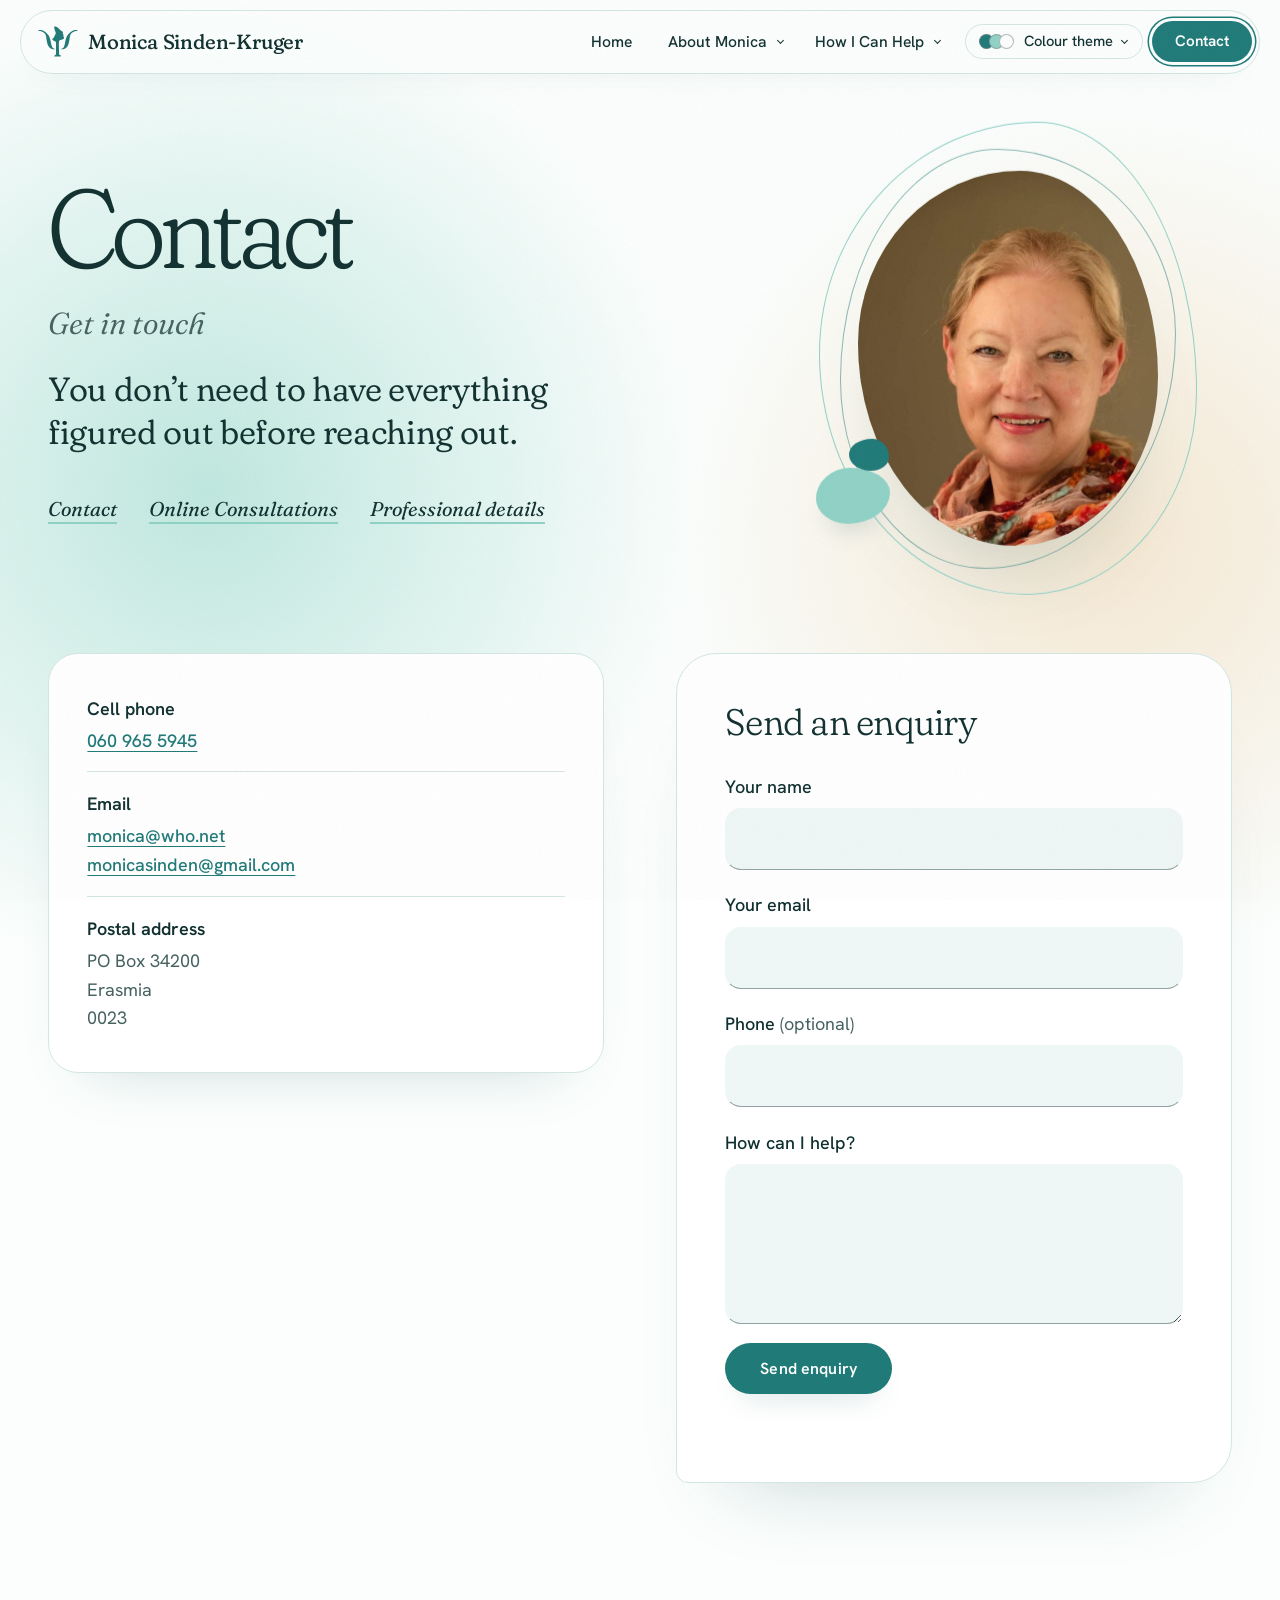
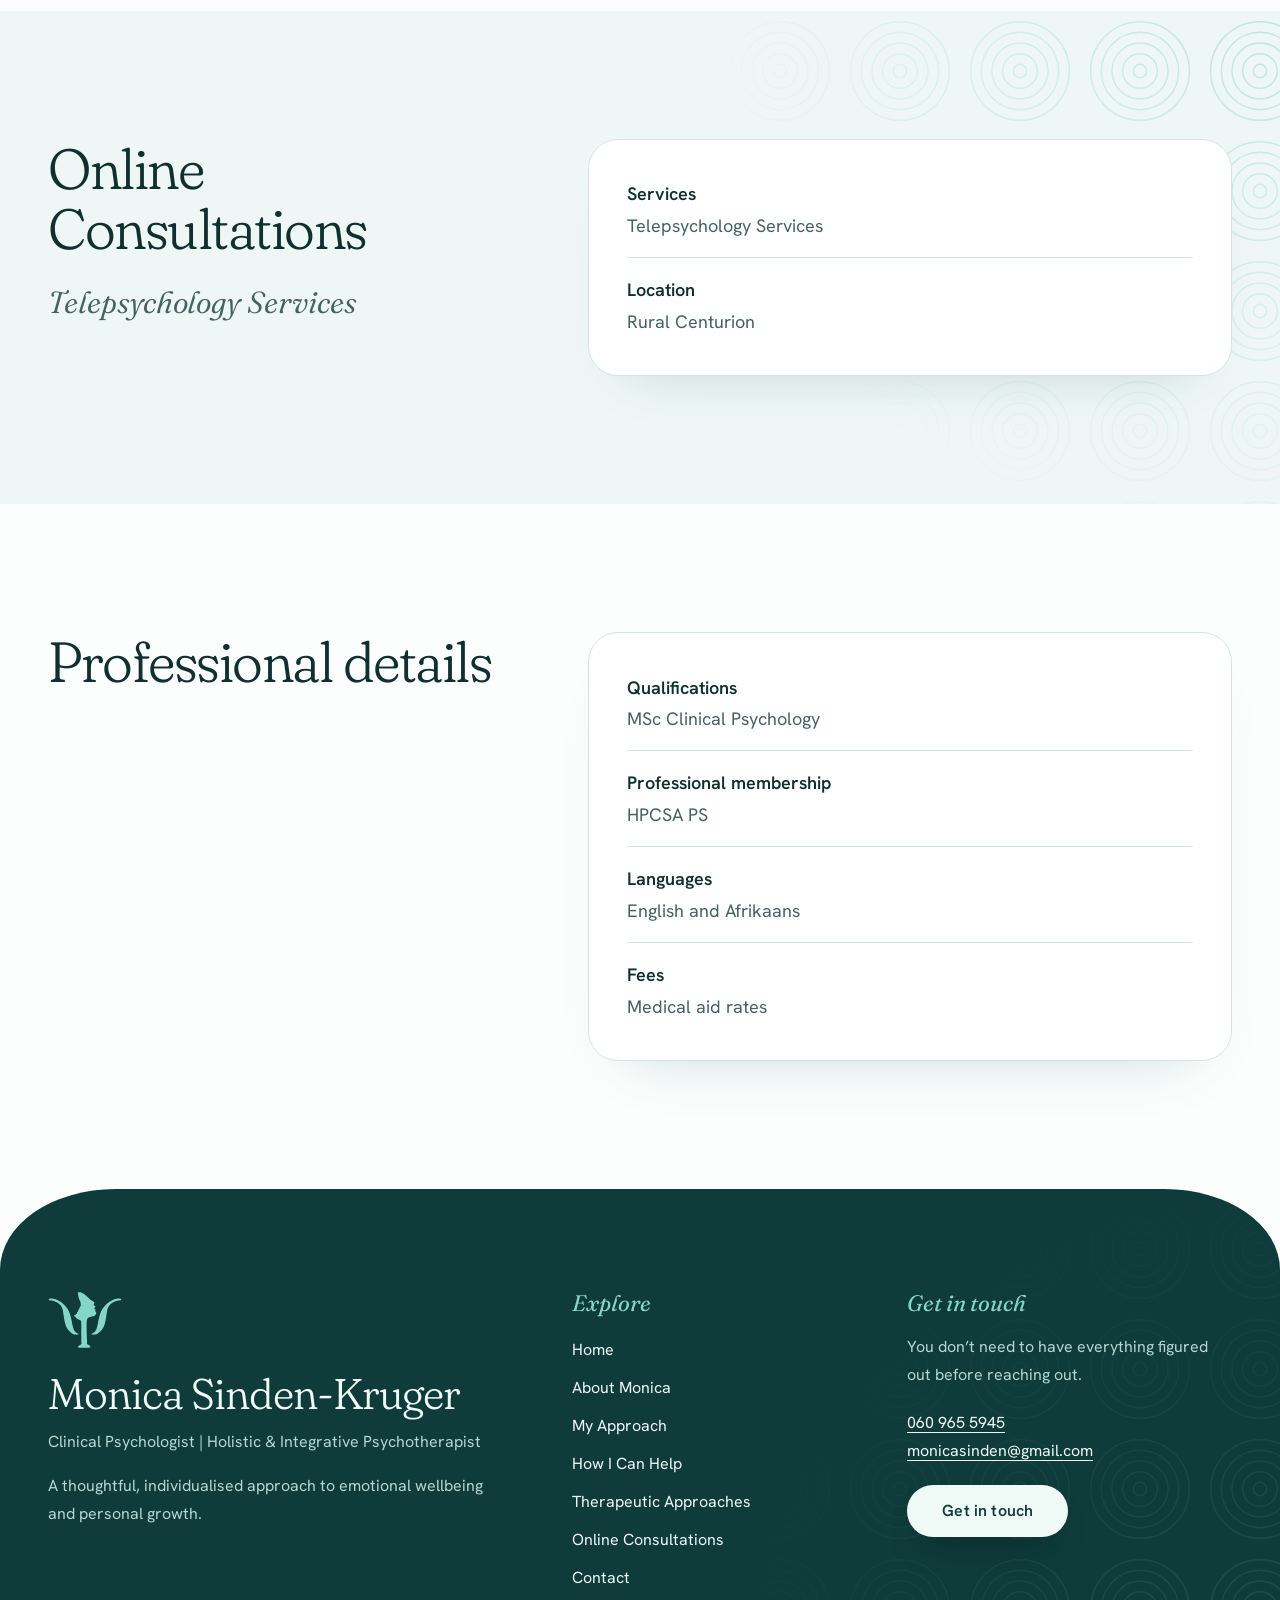
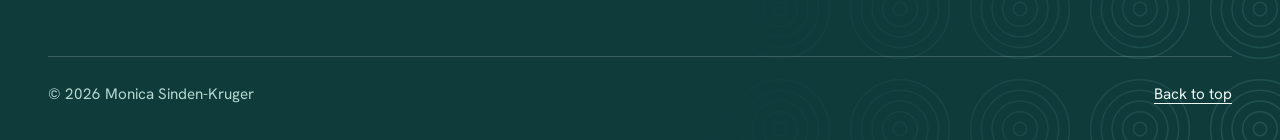
==== contact.html @ 68077d95 "Add files via upload" ====
<!doctype html>
<html lang="en-ZA" data-theme="1">
<head>
<meta charset="utf-8">
<meta name="viewport" content="width=device-width, initial-scale=1">
<title>Contact Monica Sinden-Kruger | Telepsychology, Centurion</title>
<meta name="description" content="Contact Monica Sinden-Kruger, Clinical Psychologist offering telepsychology services from Rural Centurion. Call, email or send an enquiry.">
<link rel="canonical" href="https://monicasinden.co.za/contact.html">
<meta name="robots" content="index, follow, max-image-preview:large">
<meta name="author" content="Monica Sinden-Kruger">
<meta name="theme-color" content="#fbfefd">

<meta property="og:type" content="website">
<meta property="og:site_name" content="Monica Sinden-Kruger">
<meta property="og:locale" content="en_ZA">
<meta property="og:title" content="Contact Monica Sinden-Kruger | Telepsychology, Centurion">
<meta property="og:description" content="Contact Monica Sinden-Kruger, Clinical Psychologist offering telepsychology services from Rural Centurion. Call, email or send an enquiry.">
<meta property="og:url" content="https://monicasinden.co.za/contact.html">
<meta property="og:image" content="https://monicasinden.co.za/images/og-image.jpg">
<meta property="og:image:width" content="1200">
<meta property="og:image:height" content="630">
<meta property="og:image:alt" content="Monica Sinden-Kruger, Clinical Psychologist and Holistic &amp; Integrative Psychotherapist">
<meta name="twitter:card" content="summary_large_image">
<meta name="twitter:title" content="Contact Monica Sinden-Kruger | Telepsychology, Centurion">
<meta name="twitter:description" content="Contact Monica Sinden-Kruger, Clinical Psychologist offering telepsychology services from Rural Centurion. Call, email or send an enquiry.">
<meta name="twitter:image" content="https://monicasinden.co.za/images/og-image.jpg">

<script type="application/ld+json">
{
 "@context": "https://schema.org",
 "@graph": [
  {
   "@type": "Person",
   "@id": "https://monicasinden.co.za/#monica",
   "name": "Monica Sinden-Kruger",
   "jobTitle": "Clinical Psychologist | Holistic & Integrative Psychotherapist",
   "description": "Clinical Psychologist and Holistic & Integrative Psychotherapist offering a thoughtful, individualised approach to emotional wellbeing and personal growth.",
   "url": "https://monicasinden.co.za/",
   "image": "https://monicasinden.co.za/images/monica.jpg",
   "email": [
    "monicasinden@gmail.com",
    "monica@who.net"
   ],
   "telephone": "+27609655945",
   "address": {
    "@type": "PostalAddress",
    "postOfficeBoxNumber": "34200",
    "addressLocality": "Erasmia",
    "postalCode": "0023",
    "addressCountry": "ZA"
   },
   "areaServed": "Centurion, South Africa",
   "knowsLanguage": [
    "en",
    "af"
   ],
   "hasCredential": "MSc Clinical Psychology",
   "knowsAbout": [
    "Psychotherapy",
    "Mindfulness",
    "Hypnotherapy",
    "Body-mind approaches",
    "Brain Working Recursive Therapy (BWRT)",
    "Walk and Talk Therapy"
   ]
  },
  {
   "@type": "WebSite",
   "@id": "https://monicasinden.co.za/#website",
   "url": "https://monicasinden.co.za/",
   "name": "Monica Sinden-Kruger",
   "inLanguage": "en-ZA",
   "publisher": {
    "@id": "https://monicasinden.co.za/#monica"
   }
  },
  {
   "@type": "WebPage",
   "@id": "https://monicasinden.co.za/contact.html#webpage",
   "url": "https://monicasinden.co.za/contact.html",
   "name": "Contact Monica Sinden-Kruger | Telepsychology, Centurion",
   "description": "Contact Monica Sinden-Kruger, Clinical Psychologist offering telepsychology services from Rural Centurion. Call, email or send an enquiry.",
   "isPartOf": {
    "@id": "https://monicasinden.co.za/#website"
   },
   "about": {
    "@id": "https://monicasinden.co.za/#monica"
   },
   "primaryImageOfPage": {
    "@type": "ImageObject",
    "url": "https://monicasinden.co.za/images/og-image.jpg"
   },
   "inLanguage": "en-ZA",
   "breadcrumb": {
    "@id": "https://monicasinden.co.za/contact.html#breadcrumb"
   }
  },
  {
   "@type": "BreadcrumbList",
   "itemListElement": [
    {
     "@type": "ListItem",
     "position": 1,
     "name": "Home",
     "item": "https://monicasinden.co.za/"
    },
    {
     "@type": "ListItem",
     "position": 2,
     "name": "Contact",
     "item": "https://monicasinden.co.za/contact.html"
    }
   ],
   "@id": "https://monicasinden.co.za/contact.html#breadcrumb"
  }
 ]
}
</script>

<!-- Re-applies the visitor's saved colour theme before first paint -->
<script src="js/theme-init.js"></script>

<link rel="icon" href="images/logo.svg" type="image/svg+xml">
<link rel="icon" href="images/icon-192.png" sizes="192x192" type="image/png">
<link rel="apple-touch-icon" href="images/apple-touch-icon.png">
<link rel="manifest" href="site.webmanifest">
<link rel="stylesheet" href="css/styles.css">
</head>

<body>
<a class="skip-link" href="#main">Skip to content</a>

<header class="site-header">
  <div class="bar">
    <span class="bar-progress" aria-hidden="true"></span>
    <a class="brand" href="index.html">
      <svg class="brand-mark" viewBox="10 20 912 710" aria-hidden="true" focusable="false"><path d="M20.0 121.0C20.3 117.8 21.3 114.5 30.0 113.0C38.7 111.5 57.3 110.2 72.0 112.0C86.7 113.8 102.5 117.7 118.0 124.0C133.5 130.3 149.3 139.0 165.0 150.0C180.7 161.0 197.5 175.0 212.0 190.0C226.5 205.0 240.7 221.7 252.0 240.0C263.3 258.3 272.3 278.3 280.0 300.0C287.7 321.7 293.0 348.3 298.0 370.0C303.0 391.7 305.5 410.8 310.0 430.0C314.5 449.2 318.7 469.7 325.0 485.0C331.3 500.3 338.2 512.3 348.0 522.0C357.8 531.7 376.7 538.2 384.0 543.0C391.3 547.8 397.3 549.0 392.0 551.0C386.7 553.0 365.3 556.3 352.0 555.0C338.7 553.7 325.3 550.2 312.0 543.0C298.7 535.8 283.7 524.2 272.0 512.0C260.3 499.8 250.3 485.2 242.0 470.0C233.7 454.8 227.8 440.8 222.0 421.0C216.2 401.2 211.2 374.2 207.0 351.0C202.8 327.8 201.2 303.5 197.0 282.0C192.8 260.5 189.5 238.8 182.0 222.0C174.5 205.2 165.0 192.8 152.0 181.0C139.0 169.2 119.7 158.5 104.0 151.0C88.3 143.5 70.7 139.2 58.0 136.0C45.3 132.8 34.3 134.5 28.0 132.0C21.7 129.5 19.7 124.2 20.0 121.0ZM912.0 121.0C911.7 117.8 910.7 114.5 902.0 113.0C893.3 111.5 874.7 110.2 860.0 112.0C845.3 113.8 829.5 117.7 814.0 124.0C798.5 130.3 782.7 139.0 767.0 150.0C751.3 161.0 734.5 175.0 720.0 190.0C705.5 205.0 691.3 221.7 680.0 240.0C668.7 258.3 659.7 278.3 652.0 300.0C644.3 321.7 639.0 348.3 634.0 370.0C629.0 391.7 626.5 410.8 622.0 430.0C617.5 449.2 613.3 469.7 607.0 485.0C600.7 500.3 593.8 512.3 584.0 522.0C574.2 531.7 555.3 538.2 548.0 543.0C540.7 547.8 534.7 549.0 540.0 551.0C545.3 553.0 566.7 556.3 580.0 555.0C593.3 553.7 606.7 550.2 620.0 543.0C633.3 535.8 648.3 524.2 660.0 512.0C671.7 499.8 681.7 485.2 690.0 470.0C698.3 454.8 704.2 440.8 710.0 421.0C715.8 401.2 720.8 374.2 725.0 351.0C729.2 327.8 730.8 303.5 735.0 282.0C739.2 260.5 742.5 238.8 750.0 222.0C757.5 205.2 767.0 192.8 780.0 181.0C793.0 169.2 812.3 158.5 828.0 151.0C843.7 143.5 861.3 139.2 874.0 136.0C886.7 132.8 897.7 134.5 904.0 132.0C910.3 129.5 912.3 124.2 912.0 121.0ZM376.0 34.0C392.3 35.3 409.3 32.7 425.0 38.0C440.7 43.3 456.2 55.7 470.0 66.0C483.8 76.3 497.0 89.7 508.0 100.0C519.0 110.3 527.3 121.0 536.0 128.0C544.7 135.0 552.0 136.3 560.0 142.0C568.0 147.7 576.0 155.3 584.0 162.0C580.0 169.3 572.7 178.3 572.0 184.0C571.3 189.7 577.3 192.0 580.0 196.0C586.0 202.7 592.0 209.3 598.0 216.0C592.0 221.3 579.7 226.7 580.0 232.0C580.3 237.3 593.3 242.7 600.0 248.0C596.7 252.7 589.0 255.0 590.0 262.0C591.0 269.0 606.3 280.7 606.0 290.0C605.7 299.3 599.0 310.3 588.0 318.0C577.0 325.7 554.7 330.3 540.0 336.0C525.3 341.7 508.3 344.7 500.0 352.0C491.7 359.3 492.3 367.0 490.0 380.0C487.7 393.0 486.3 400.0 486.0 430.0C485.7 460.0 487.0 525.0 488.0 560.0C489.0 595.0 491.3 621.3 492.0 640.0C492.7 658.7 487.0 664.0 492.0 672.0C497.0 680.0 515.3 681.7 522.0 688.0C528.7 694.3 535.7 705.3 532.0 710.0C528.3 714.7 512.8 715.0 500.0 716.0C487.2 717.0 473.0 716.0 455.0 716.0C437.0 716.0 404.5 718.7 392.0 716.0C379.5 713.3 375.3 707.7 380.0 700.0C384.7 692.3 413.3 680.0 420.0 670.0C426.7 660.0 420.0 658.3 420.0 640.0C420.0 621.7 420.0 596.7 420.0 560.0C420.0 523.3 420.7 449.0 420.0 420.0C419.3 391.0 420.0 394.0 416.0 386.0C412.0 378.0 405.3 377.7 396.0 372.0C386.7 366.3 371.3 360.7 360.0 352.0C348.7 343.3 338.7 330.7 328.0 320.0C336.0 315.3 344.0 310.7 352.0 306.0C358.7 300.7 369.7 294.7 372.0 290.0C374.3 285.3 368.0 282.0 366.0 278.0C372.0 274.7 378.0 271.3 384.0 268.0C382.7 263.3 378.7 257.7 380.0 254.0C381.3 250.3 388.0 248.7 392.0 246.0C394.7 237.3 396.3 228.3 400.0 220.0C403.7 211.7 412.7 207.7 414.0 196.0C415.3 184.3 412.3 166.0 408.0 150.0C403.7 134.0 393.3 119.3 388.0 100.0C382.7 80.7 380.0 56.0 376.0 34.0Z"/></svg>
      <span class="brand-name">Monica Sinden-Kruger</span>
    </a>

    <button class="nav-toggle" type="button" aria-expanded="false" aria-controls="site-nav">
      <span class="nav-toggle-text">Menu</span>
      <span class="nav-icon" aria-hidden="true"></span>
    </button>

    <nav class="site-nav" id="site-nav" aria-label="Main">
      <ul class="nav-list">
        <li><a class="nav-link" href="index.html" data-spy="home">Home</a></li>
        <li class="has-sub">
          <a class="nav-link" href="index.html#about" data-spy="about approach">About Monica</a>
          <ul class="sub">
            <li class="sub-desktop"><a class="sub-link" href="index.html#about">About Monica</a></li>
            <li><a class="sub-link" href="index.html#approach">My Approach</a></li>
          </ul>
        </li>
        <li class="has-sub">
          <a class="nav-link" href="help.html">How I Can Help</a>
          <ul class="sub">
            <li class="sub-desktop"><a class="sub-link" href="help.html#help">How I Can Help</a></li>
            <li><a class="sub-link" href="help.html#therapies">Therapeutic Approaches</a></li>
          </ul>
        </li>
        <li class="nav-item-theme theme-menu" data-theme-menu>
          <button class="theme-toggle" type="button" aria-expanded="false" aria-controls="theme-panel" aria-label="Colour theme">
            <span class="swatch swatch-now" aria-hidden="true"><i></i><i></i><i></i></span>
            <span class="theme-toggle-text" aria-hidden="true">Colour theme</span>
            <span class="theme-chev" aria-hidden="true"></span>
          </button>
          <div class="theme-panel" id="theme-panel" role="group" aria-labelledby="theme-title">
          <p class="theme-panel-title" id="theme-title">Colour theme</p>
          <button class="theme-btn" type="button" data-theme-id="1" aria-pressed="true">
            <span class="swatch" aria-hidden="true"><i style="--c:#1f7a78"></i><i style="--c:#8fd1c6"></i><i style="--c:#fbfefd"></i></span>
            <span class="theme-label">Teal, Seafoam, White</span>
          </button>
          <button class="theme-btn" type="button" data-theme-id="2" aria-pressed="false">
            <span class="swatch" aria-hidden="true"><i style="--c:#3fb0a6"></i><i style="--c:#7fdccf"></i><i style="--c:#060f10"></i></span>
            <span class="theme-label">Teal, Seafoam, Midnight</span>
          </button>
          <button class="theme-btn" type="button" data-theme-id="3" aria-pressed="false">
            <span class="swatch" aria-hidden="true"><i style="--c:#a8472b"></i><i style="--c:#e9b79a"></i><i style="--c:#fffdf9"></i></span>
            <span class="theme-label">Terracotta, Sand, Cream</span>
          </button>
          <button class="theme-btn" type="button" data-theme-id="4" aria-pressed="false">
            <span class="swatch" aria-hidden="true"><i style="--c:#d9708c"></i><i style="--c:#2a2f7a"></i><i style="--c:#0b0b1a"></i></span>
            <span class="theme-label">Rose, Indigo, Dusk</span>
          </button>
          <button class="theme-btn" type="button" data-theme-id="5" aria-pressed="false">
            <span class="swatch" aria-hidden="true"><i style="--c:#5b3fa0"></i><i style="--c:#b9a6e8"></i><i style="--c:#fdfcff"></i></span>
            <span class="theme-label">Lavender, Lilac, White</span>
          </button>
          <button class="theme-btn" type="button" data-theme-id="6" aria-pressed="false">
            <span class="swatch" aria-hidden="true"><i style="--c:#e0a23a"></i><i style="--c:#7a3f86"></i><i style="--c:#0d0a14"></i></span>
            <span class="theme-label">Gold, Plum, Night</span>
          </button>
          </div>
        </li>

        <li class="nav-item-cta"><a class="btn btn-small btn-block" href="contact.html" aria-current="page">Contact</a></li>
      </ul>
    </nav>
  </div>
</header>

<main id="main">

  <!-- PAGE HEADER -->
  <section class="page-hero" aria-labelledby="page-title">
    <span class="glow glow-a" aria-hidden="true"></span>
    <span class="glow glow-b" aria-hidden="true"></span>

    <div class="wrap page-hero-grid">
      <div>
        <h1 class="page-title display" id="page-title"><span class="ln"><span>Contact</span></span></h1>
        <p class="subhead reveal" style="--i:1">Get in touch</p>
        <p class="page-intro lead reveal" style="--i:2">You don’t need to have everything figured out before reaching out.</p>
        <ul class="text-links reveal" style="--i:3">
          <li><a href="#contact">Contact</a></li>
          <li><a href="#online">Online Consultations</a></li>
          <li><a href="#professional">Professional details</a></li>
        </ul>
      </div>

      <div class="stone-wrap small reveal" style="--i:2">
        <div class="stone">
          <div class="stone-photo">
            <img src="images/monica.jpg" alt="Portrait of Monica Sinden-Kruger" width="720" height="1079" fetchpriority="high">
          </div>
          <span class="pebble pebble-1" aria-hidden="true"></span>
          <span class="pebble pebble-2" aria-hidden="true"></span>
        </div>
      </div>
    </div>
  </section>

  <!-- CONTACT -->
  <section class="section" id="contact" aria-label="Contact details and enquiry form" style="padding-top:0">
    <div class="wrap">
      <div class="contact-grid">
        <div class="ph-box info">
          <dl class="ph-list">
            <div class="ph-item"><dt>Cell phone</dt><dd><a href="tel:+27609655945">060 965 5945</a></dd></div>
            <div class="ph-item"><dt>Email</dt><dd><a href="mailto:monica@who.net">monica@who.net</a><br><a href="mailto:monicasinden@gmail.com">monicasinden@gmail.com</a></dd></div>
            <div class="ph-item"><dt>Postal address</dt><dd>PO Box 34200<br>Erasmia<br>0023</dd></div>
          </dl>
        </div>

        <div class="form-panel">
          <h2 class="form-title">Send an enquiry</h2>
          <form id="enquiry-form" novalidate>
            <div class="field">
              <label class="field-label" for="f-name">Your name</label>
              <input class="input" id="f-name" name="name" type="text" autocomplete="name" required>
            </div>
            <div class="field">
              <label class="field-label" for="f-email">Your email</label>
              <input class="input" id="f-email" name="email" type="email" autocomplete="email" required>
            </div>
            <div class="field">
              <label class="field-label" for="f-phone">Phone <span class="field-optional">(optional)</span></label>
              <input class="input" id="f-phone" name="phone" type="tel" autocomplete="tel">
            </div>
            <div class="field">
              <label class="field-label" for="f-message">How can I help?</label>
              <textarea class="input input-area" id="f-message" name="message" required></textarea>
            </div>
            <button class="btn" type="submit">Send enquiry</button>
            <p class="form-status" id="form-status" role="status" aria-live="polite"></p>
          </form>
        </div>
      </div>
    </div>
  </section>

  <!-- ONLINE CONSULTATIONS -->
  <section class="section section-soft" id="online" aria-labelledby="online-title">
    <div class="pat pat-ripples fade-tr" aria-hidden="true"></div>
    <div class="wrap split">
      <div class="sticky-head">
        <h2 class="h2" id="online-title">Online Consultations</h2>
        <p class="subhead">Telepsychology Services</p>
      </div>
      <div class="ph-box info">
        <dl class="ph-list">
          <div class="ph-item"><dt>Services</dt><dd>Telepsychology Services</dd></div>
          <div class="ph-item"><dt>Location</dt><dd>Rural Centurion</dd></div>
        </dl>
      </div>
    </div>
  </section>

  <!-- PROFESSIONAL DETAILS -->
  <section class="section" id="professional" aria-labelledby="professional-title">
    <div class="wrap split">
      <div class="sticky-head">
        <h2 class="h2" id="professional-title">Professional details</h2>
      </div>
      <div class="ph-box info">
        <dl class="ph-list">
          <div class="ph-item"><dt>Qualifications</dt><dd>MSc Clinical Psychology</dd></div>
          <div class="ph-item"><dt>Professional membership</dt><dd>HPCSA PS</dd></div>
          <div class="ph-item"><dt>Languages</dt><dd>English and Afrikaans</dd></div>
          <div class="ph-item"><dt>Fees</dt><dd>Medical aid rates</dd></div>
        </dl>
      </div>
    </div>
  </section>

</main>

<footer class="site-footer deep">
  <div class="pat pat-ripples-deep fade-br" aria-hidden="true"></div>
  <div class="wrap">
    <div class="footer-top">
      <div>
        <svg class="footer-mark" viewBox="10 20 912 710" aria-hidden="true" focusable="false"><path d="M20.0 121.0C20.3 117.8 21.3 114.5 30.0 113.0C38.7 111.5 57.3 110.2 72.0 112.0C86.7 113.8 102.5 117.7 118.0 124.0C133.5 130.3 149.3 139.0 165.0 150.0C180.7 161.0 197.5 175.0 212.0 190.0C226.5 205.0 240.7 221.7 252.0 240.0C263.3 258.3 272.3 278.3 280.0 300.0C287.7 321.7 293.0 348.3 298.0 370.0C303.0 391.7 305.5 410.8 310.0 430.0C314.5 449.2 318.7 469.7 325.0 485.0C331.3 500.3 338.2 512.3 348.0 522.0C357.8 531.7 376.7 538.2 384.0 543.0C391.3 547.8 397.3 549.0 392.0 551.0C386.7 553.0 365.3 556.3 352.0 555.0C338.7 553.7 325.3 550.2 312.0 543.0C298.7 535.8 283.7 524.2 272.0 512.0C260.3 499.8 250.3 485.2 242.0 470.0C233.7 454.8 227.8 440.8 222.0 421.0C216.2 401.2 211.2 374.2 207.0 351.0C202.8 327.8 201.2 303.5 197.0 282.0C192.8 260.5 189.5 238.8 182.0 222.0C174.5 205.2 165.0 192.8 152.0 181.0C139.0 169.2 119.7 158.5 104.0 151.0C88.3 143.5 70.7 139.2 58.0 136.0C45.3 132.8 34.3 134.5 28.0 132.0C21.7 129.5 19.7 124.2 20.0 121.0ZM912.0 121.0C911.7 117.8 910.7 114.5 902.0 113.0C893.3 111.5 874.7 110.2 860.0 112.0C845.3 113.8 829.5 117.7 814.0 124.0C798.5 130.3 782.7 139.0 767.0 150.0C751.3 161.0 734.5 175.0 720.0 190.0C705.5 205.0 691.3 221.7 680.0 240.0C668.7 258.3 659.7 278.3 652.0 300.0C644.3 321.7 639.0 348.3 634.0 370.0C629.0 391.7 626.5 410.8 622.0 430.0C617.5 449.2 613.3 469.7 607.0 485.0C600.7 500.3 593.8 512.3 584.0 522.0C574.2 531.7 555.3 538.2 548.0 543.0C540.7 547.8 534.7 549.0 540.0 551.0C545.3 553.0 566.7 556.3 580.0 555.0C593.3 553.7 606.7 550.2 620.0 543.0C633.3 535.8 648.3 524.2 660.0 512.0C671.7 499.8 681.7 485.2 690.0 470.0C698.3 454.8 704.2 440.8 710.0 421.0C715.8 401.2 720.8 374.2 725.0 351.0C729.2 327.8 730.8 303.5 735.0 282.0C739.2 260.5 742.5 238.8 750.0 222.0C757.5 205.2 767.0 192.8 780.0 181.0C793.0 169.2 812.3 158.5 828.0 151.0C843.7 143.5 861.3 139.2 874.0 136.0C886.7 132.8 897.7 134.5 904.0 132.0C910.3 129.5 912.3 124.2 912.0 121.0ZM376.0 34.0C392.3 35.3 409.3 32.7 425.0 38.0C440.7 43.3 456.2 55.7 470.0 66.0C483.8 76.3 497.0 89.7 508.0 100.0C519.0 110.3 527.3 121.0 536.0 128.0C544.7 135.0 552.0 136.3 560.0 142.0C568.0 147.7 576.0 155.3 584.0 162.0C580.0 169.3 572.7 178.3 572.0 184.0C571.3 189.7 577.3 192.0 580.0 196.0C586.0 202.7 592.0 209.3 598.0 216.0C592.0 221.3 579.7 226.7 580.0 232.0C580.3 237.3 593.3 242.7 600.0 248.0C596.7 252.7 589.0 255.0 590.0 262.0C591.0 269.0 606.3 280.7 606.0 290.0C605.7 299.3 599.0 310.3 588.0 318.0C577.0 325.7 554.7 330.3 540.0 336.0C525.3 341.7 508.3 344.7 500.0 352.0C491.7 359.3 492.3 367.0 490.0 380.0C487.7 393.0 486.3 400.0 486.0 430.0C485.7 460.0 487.0 525.0 488.0 560.0C489.0 595.0 491.3 621.3 492.0 640.0C492.7 658.7 487.0 664.0 492.0 672.0C497.0 680.0 515.3 681.7 522.0 688.0C528.7 694.3 535.7 705.3 532.0 710.0C528.3 714.7 512.8 715.0 500.0 716.0C487.2 717.0 473.0 716.0 455.0 716.0C437.0 716.0 404.5 718.7 392.0 716.0C379.5 713.3 375.3 707.7 380.0 700.0C384.7 692.3 413.3 680.0 420.0 670.0C426.7 660.0 420.0 658.3 420.0 640.0C420.0 621.7 420.0 596.7 420.0 560.0C420.0 523.3 420.7 449.0 420.0 420.0C419.3 391.0 420.0 394.0 416.0 386.0C412.0 378.0 405.3 377.7 396.0 372.0C386.7 366.3 371.3 360.7 360.0 352.0C348.7 343.3 338.7 330.7 328.0 320.0C336.0 315.3 344.0 310.7 352.0 306.0C358.7 300.7 369.7 294.7 372.0 290.0C374.3 285.3 368.0 282.0 366.0 278.0C372.0 274.7 378.0 271.3 384.0 268.0C382.7 263.3 378.7 257.7 380.0 254.0C381.3 250.3 388.0 248.7 392.0 246.0C394.7 237.3 396.3 228.3 400.0 220.0C403.7 211.7 412.7 207.7 414.0 196.0C415.3 184.3 412.3 166.0 408.0 150.0C403.7 134.0 393.3 119.3 388.0 100.0C382.7 80.7 380.0 56.0 376.0 34.0Z"/></svg>
        <p class="footer-name">Monica Sinden-Kruger</p>
        <p class="footer-role">Clinical Psychologist | Holistic &amp; Integrative Psychotherapist</p>
        <p class="footer-text">A thoughtful, individualised approach to emotional wellbeing and personal growth.</p>
      </div>

      <nav aria-label="Footer">
        <h2 class="footer-head">Explore</h2>
        <ul class="footer-links">
          <li><a href="index.html">Home</a></li>
          <li><a href="index.html#about">About Monica</a></li>
          <li><a href="index.html#approach">My Approach</a></li>
          <li><a href="help.html">How I Can Help</a></li>
          <li><a href="help.html#therapies">Therapeutic Approaches</a></li>
          <li><a href="contact.html#online">Online Consultations</a></li>
          <li><a href="contact.html">Contact</a></li>
        </ul>
      </nav>

      <div>
        <h2 class="footer-head">Get in touch</h2>
        <p class="footer-text">You don’t need to have everything figured out before reaching out.</p>
        <p class="footer-text footer-contact"><a href="tel:+27609655945">060 965 5945</a><br><a href="mailto:monicasinden@gmail.com">monicasinden@gmail.com</a></p>
        <a class="btn" href="contact.html">Get in touch</a>
      </div>
    </div>

    <div class="footer-bottom">
      <p>&copy; <span id="year">2026</span> Monica Sinden-Kruger</p>
      <p><a href="#main">Back to top</a></p>
    </div>
  </div>
</footer>

<script src="js/app.js"></script>
</body>
</html>
---- css/styles.css ----
/* ==========================================================================
   Monica Sinden-Kruger | shared stylesheet for all three pages

   1  Fonts + themes        5  Header + navigation    9   Home
   2  Patterns + texture    6  Buttons + links        10  How I Can Help
   3  Base + type           7  Page headers           11  Contact
   4  Colour theme bar      8  Shared pieces         12  Closing + footer + motion

   Concept: a quiet consulting room. Soft light that slowly breathes, smooth
   stones, one line-drawn sprig, and an evening-coloured band where the
   deeper work is described. Visitors choose one of four colour themes from
   the bar at the top; it is remembered (localStorage + cookie, key
   "msk-theme") and re-applied on every page and visit (js/theme-init.js).
   ========================================================================== */

@view-transition { navigation: auto; }
::view-transition-old(root), ::view-transition-new(root) { animation-duration: .5s; }

/* ------------------------------------------------------------------
   1. FONTS + THEMES
   Fonts are bundled in /fonts, so the site needs no outside services.
   1 Red, Pink, White      2 Red, Pink, Black
   3 Blue, Green, White    4 Blue, Green, Black
------------------------------------------------------------------- */
@font-face {
  font-family: "Fraunces"; font-style: normal; font-weight: 100 900; font-display: swap;
  src: url("../fonts/fraunces.woff2") format("woff2");
}
@font-face {
  font-family: "Fraunces"; font-style: italic; font-weight: 100 900; font-display: swap;
  src: url("../fonts/fraunces-italic.woff2") format("woff2");
}
@font-face {
  font-family: "Hanken Grotesk"; font-style: normal; font-weight: 100 900; font-display: swap;
  src: url("../fonts/hanken-grotesk.woff2") format("woff2");
}

:root {
  --maxw: 1240px;
  --gutter: clamp(1.25rem, 4.5vw, 3rem);
  --serif: "Fraunces", "Iowan Old Style", "Palatino Linotype", Georgia, serif;
  --sans: "Hanken Grotesk", system-ui, -apple-system, "Segoe UI", Roboto, sans-serif;
  --ease: cubic-bezier(.22, .61, .36, 1);
  /* smooth-stone silhouettes */
  --stone-a: 54% 46% 48% 52% / 46% 55% 45% 54%;
  --stone-b: 47% 53% 57% 43% / 55% 44% 56% 45%;
  --stone-c: 58% 42% 45% 55% / 49% 57% 43% 51%;
  /* smoother pebbles for the small shapes */
  --pebble-a: 50% 50% 50% 50% / 57% 57% 43% 43%;
  --pebble-b: 50% 50% 50% 50% / 43% 43% 57% 57%;
  --pebble-c: 57% 43% 43% 57% / 50% 50% 50% 50%;
  --dome: clamp(44px, 9vw, 130px);
  --deep-line: color-mix(in srgb, var(--on-deep) 20%, transparent);
}

[data-theme="1"] {
  --bg: #fbfefd;       --soft: #eef7f5;      --paper: #ffffff;     --tint: #dcefeb;
  --text: #10302f;     --muted: #456260;
  --primary: #1f7a78;  --primary-hover: #19645f;  --on-primary: #ffffff;
  --accent: #8fd1c6;   --link: #1f7a78;
  --border: #d3e6e2;   --focus: #1f7a78;     --shadow: rgba(20, 80, 78, .28);
  --glow-1: #bfe8df;   --glow-2: #f5e8d2;
  --deep: #0f3b3b;     --on-deep: #effaf7;   --deep-muted: #b5d7d1;  --deep-accent: #86d6c8;
}
[data-theme="2"] {
  --bg: #060f10;       --soft: #0b1819;      --paper: #0f1f21;     --tint: #14302f;
  --text: #e8f4f1;     --muted: #a8c2be;
  --primary: #3fb0a6;  --primary-hover: #34978e;  --on-primary: #04201f;
  --accent: #7fdccf;   --link: #7fdccf;
  --border: #1b3535;   --focus: #7fdccf;     --shadow: rgba(0, 0, 0, .65);
  --glow-1: #0e5a56;   --glow-2: #1d4a5e;
  --deep: #0a2c2d;     --on-deep: #e8f4f1;   --deep-muted: #a6c8c3;  --deep-accent: #7fdccf;
}
[data-theme="3"] {
  --bg: #fffdf9;       --soft: #faf1e7;      --paper: #ffffff;     --tint: #f4e1d0;
  --text: #2c1a12;     --muted: #6b4c3d;
  --primary: #a8472b;  --primary-hover: #8c3a22;  --on-primary: #ffffff;
  --accent: #e9b79a;   --link: #a8472b;
  --border: #ecd9c8;   --focus: #a8472b;     --shadow: rgba(120, 50, 25, .28);
  --glow-1: #f6cdb2;   --glow-2: #f3e2b8;
  --deep: #4a2014;     --on-deep: #fff4ea;   --deep-muted: #e6c4b0;  --deep-accent: #f0b693;
}
[data-theme="4"] {
  --bg: #0b0b1a;       --soft: #121327;      --paper: #16172f;     --tint: #1f2040;
  --text: #f1eefb;     --muted: #bdb9d8;
  --primary: #d9708c;  --primary-hover: #c35d79;  --on-primary: #1c0710;
  --accent: #f2a9bd;   --link: #f2a9bd;
  --border: #2a2b52;   --focus: #f2a9bd;     --shadow: rgba(0, 0, 0, .65);
  --glow-1: #2a2f7a;   --glow-2: #7a2a52;
  --deep: #1a1a45;     --on-deep: #f4f1ff;   --deep-muted: #c4c1e4;  --deep-accent: #f2a9bd;
}

[data-theme="5"] {
  --bg: #fdfcff;       --soft: #f4f1fb;      --paper: #ffffff;     --tint: #e9e2f8;
  --text: #221a33;     --muted: #5a4d73;
  --primary: #5b3fa0;  --primary-hover: #4a3285;  --on-primary: #ffffff;
  --accent: #b9a6e8;   --link: #5b3fa0;
  --border: #e0d8f1;   --focus: #5b3fa0;     --shadow: rgba(60, 35, 120, .28);
  --glow-1: #d9ccf7;   --glow-2: #cfe6df;
  --deep: #2a1b52;     --on-deep: #f6f2ff;   --deep-muted: #cbbfe8;  --deep-accent: #c3b0f5;
}
[data-theme="6"] {
  --bg: #0d0a14;       --soft: #15101f;      --paper: #19132a;     --tint: #2a1e38;
  --text: #f7efe6;     --muted: #cfc0cc;
  --primary: #e0a23a;  --primary-hover: #c98d2b;  --on-primary: #1b1106;
  --accent: #f0c27a;   --link: #f0c27a;
  --border: #34283f;   --focus: #f0c27a;     --shadow: rgba(0, 0, 0, .65);
  --glow-1: #4a2a5e;   --glow-2: #7a4a1c;
  --deep: #2a1630;     --on-deep: #fbf1e6;   --deep-muted: #dcc3cf;  --deep-accent: #f0c27a;
}

/* Evening-coloured bands re-colour everything inside them */
.deep {
  --text: var(--on-deep); --muted: var(--deep-muted); --link: var(--deep-accent);
  --border: var(--deep-line); --accent: var(--deep-accent); --focus: var(--deep-accent);
  background: var(--deep); color: var(--on-deep);
}

/* Pattern images, drawn in each theme's accent colour (generated) */
[data-theme="1"] {
  --pat-ripples: url("data:image/svg+xml,%3Csvg xmlns='http://www.w3.org/2000/svg' width='90' height='90' viewBox='0 0 90 90' fill='none' stroke='%238fd1c6' stroke-opacity='0.5' stroke-width='1.1'%3E%3Ccircle cx='45' cy='45' r='5'/%3E%3Ccircle cx='45' cy='45' r='13'/%3E%3Ccircle cx='45' cy='45' r='21'/%3E%3Ccircle cx='45' cy='45' r='29'/%3E%3Ccircle cx='45' cy='45' r='37'/%3E%3C/svg%3E");
  --pat-leaves: url("data:image/svg+xml,%3Csvg xmlns='http://www.w3.org/2000/svg' width='80' height='80' viewBox='0 0 80 80' fill='none' stroke='%238fd1c6' stroke-opacity='0.5' stroke-width='1.1' stroke-linecap='round'%3E%3Cg transform='translate(12 26) rotate(-32)'%3E%3Cpath d='M0 0Q11-9 22 0Q11 9 0 0Z'/%3E%3Cpath d='M0 0H22'/%3E%3C/g%3E%3Cg transform='translate(50 14) rotate(38)'%3E%3Cpath d='M0 0Q11-9 22 0Q11 9 0 0Z'/%3E%3Cpath d='M0 0H22'/%3E%3C/g%3E%3Cg transform='translate(46 58) rotate(-68)'%3E%3Cpath d='M0 0Q11-9 22 0Q11 9 0 0Z'/%3E%3Cpath d='M0 0H22'/%3E%3C/g%3E%3Cg transform='translate(8 70) rotate(12)'%3E%3Cpath d='M0 0Q11-9 22 0Q11 9 0 0Z'/%3E%3Cpath d='M0 0H22'/%3E%3C/g%3E%3C/svg%3E");
  --pat-ripples-deep: url("data:image/svg+xml,%3Csvg xmlns='http://www.w3.org/2000/svg' width='90' height='90' viewBox='0 0 90 90' fill='none' stroke='%2386d6c8' stroke-opacity='0.16' stroke-width='1.1'%3E%3Ccircle cx='45' cy='45' r='5'/%3E%3Ccircle cx='45' cy='45' r='13'/%3E%3Ccircle cx='45' cy='45' r='21'/%3E%3Ccircle cx='45' cy='45' r='29'/%3E%3Ccircle cx='45' cy='45' r='37'/%3E%3C/svg%3E");
}
[data-theme="2"] {
  --pat-ripples: url("data:image/svg+xml,%3Csvg xmlns='http://www.w3.org/2000/svg' width='90' height='90' viewBox='0 0 90 90' fill='none' stroke='%237fdccf' stroke-opacity='0.2' stroke-width='1.1'%3E%3Ccircle cx='45' cy='45' r='5'/%3E%3Ccircle cx='45' cy='45' r='13'/%3E%3Ccircle cx='45' cy='45' r='21'/%3E%3Ccircle cx='45' cy='45' r='29'/%3E%3Ccircle cx='45' cy='45' r='37'/%3E%3C/svg%3E");
  --pat-leaves: url("data:image/svg+xml,%3Csvg xmlns='http://www.w3.org/2000/svg' width='80' height='80' viewBox='0 0 80 80' fill='none' stroke='%237fdccf' stroke-opacity='0.2' stroke-width='1.1' stroke-linecap='round'%3E%3Cg transform='translate(12 26) rotate(-32)'%3E%3Cpath d='M0 0Q11-9 22 0Q11 9 0 0Z'/%3E%3Cpath d='M0 0H22'/%3E%3C/g%3E%3Cg transform='translate(50 14) rotate(38)'%3E%3Cpath d='M0 0Q11-9 22 0Q11 9 0 0Z'/%3E%3Cpath d='M0 0H22'/%3E%3C/g%3E%3Cg transform='translate(46 58) rotate(-68)'%3E%3Cpath d='M0 0Q11-9 22 0Q11 9 0 0Z'/%3E%3Cpath d='M0 0H22'/%3E%3C/g%3E%3Cg transform='translate(8 70) rotate(12)'%3E%3Cpath d='M0 0Q11-9 22 0Q11 9 0 0Z'/%3E%3Cpath d='M0 0H22'/%3E%3C/g%3E%3C/svg%3E");
  --pat-ripples-deep: url("data:image/svg+xml,%3Csvg xmlns='http://www.w3.org/2000/svg' width='90' height='90' viewBox='0 0 90 90' fill='none' stroke='%237fdccf' stroke-opacity='0.14' stroke-width='1.1'%3E%3Ccircle cx='45' cy='45' r='5'/%3E%3Ccircle cx='45' cy='45' r='13'/%3E%3Ccircle cx='45' cy='45' r='21'/%3E%3Ccircle cx='45' cy='45' r='29'/%3E%3Ccircle cx='45' cy='45' r='37'/%3E%3C/svg%3E");
}
[data-theme="3"] {
  --pat-ripples: url("data:image/svg+xml,%3Csvg xmlns='http://www.w3.org/2000/svg' width='90' height='90' viewBox='0 0 90 90' fill='none' stroke='%23e0a888' stroke-opacity='0.5' stroke-width='1.1'%3E%3Ccircle cx='45' cy='45' r='5'/%3E%3Ccircle cx='45' cy='45' r='13'/%3E%3Ccircle cx='45' cy='45' r='21'/%3E%3Ccircle cx='45' cy='45' r='29'/%3E%3Ccircle cx='45' cy='45' r='37'/%3E%3C/svg%3E");
  --pat-leaves: url("data:image/svg+xml,%3Csvg xmlns='http://www.w3.org/2000/svg' width='80' height='80' viewBox='0 0 80 80' fill='none' stroke='%23e0a888' stroke-opacity='0.5' stroke-width='1.1' stroke-linecap='round'%3E%3Cg transform='translate(12 26) rotate(-32)'%3E%3Cpath d='M0 0Q11-9 22 0Q11 9 0 0Z'/%3E%3Cpath d='M0 0H22'/%3E%3C/g%3E%3Cg transform='translate(50 14) rotate(38)'%3E%3Cpath d='M0 0Q11-9 22 0Q11 9 0 0Z'/%3E%3Cpath d='M0 0H22'/%3E%3C/g%3E%3Cg transform='translate(46 58) rotate(-68)'%3E%3Cpath d='M0 0Q11-9 22 0Q11 9 0 0Z'/%3E%3Cpath d='M0 0H22'/%3E%3C/g%3E%3Cg transform='translate(8 70) rotate(12)'%3E%3Cpath d='M0 0Q11-9 22 0Q11 9 0 0Z'/%3E%3Cpath d='M0 0H22'/%3E%3C/g%3E%3C/svg%3E");
  --pat-ripples-deep: url("data:image/svg+xml,%3Csvg xmlns='http://www.w3.org/2000/svg' width='90' height='90' viewBox='0 0 90 90' fill='none' stroke='%23f0b693' stroke-opacity='0.16' stroke-width='1.1'%3E%3Ccircle cx='45' cy='45' r='5'/%3E%3Ccircle cx='45' cy='45' r='13'/%3E%3Ccircle cx='45' cy='45' r='21'/%3E%3Ccircle cx='45' cy='45' r='29'/%3E%3Ccircle cx='45' cy='45' r='37'/%3E%3C/svg%3E");
}
[data-theme="4"] {
  --pat-ripples: url("data:image/svg+xml,%3Csvg xmlns='http://www.w3.org/2000/svg' width='90' height='90' viewBox='0 0 90 90' fill='none' stroke='%23f2a9bd' stroke-opacity='0.18' stroke-width='1.1'%3E%3Ccircle cx='45' cy='45' r='5'/%3E%3Ccircle cx='45' cy='45' r='13'/%3E%3Ccircle cx='45' cy='45' r='21'/%3E%3Ccircle cx='45' cy='45' r='29'/%3E%3Ccircle cx='45' cy='45' r='37'/%3E%3C/svg%3E");
  --pat-leaves: url("data:image/svg+xml,%3Csvg xmlns='http://www.w3.org/2000/svg' width='80' height='80' viewBox='0 0 80 80' fill='none' stroke='%23f2a9bd' stroke-opacity='0.18' stroke-width='1.1' stroke-linecap='round'%3E%3Cg transform='translate(12 26) rotate(-32)'%3E%3Cpath d='M0 0Q11-9 22 0Q11 9 0 0Z'/%3E%3Cpath d='M0 0H22'/%3E%3C/g%3E%3Cg transform='translate(50 14) rotate(38)'%3E%3Cpath d='M0 0Q11-9 22 0Q11 9 0 0Z'/%3E%3Cpath d='M0 0H22'/%3E%3C/g%3E%3Cg transform='translate(46 58) rotate(-68)'%3E%3Cpath d='M0 0Q11-9 22 0Q11 9 0 0Z'/%3E%3Cpath d='M0 0H22'/%3E%3C/g%3E%3Cg transform='translate(8 70) rotate(12)'%3E%3Cpath d='M0 0Q11-9 22 0Q11 9 0 0Z'/%3E%3Cpath d='M0 0H22'/%3E%3C/g%3E%3C/svg%3E");
  --pat-ripples-deep: url("data:image/svg+xml,%3Csvg xmlns='http://www.w3.org/2000/svg' width='90' height='90' viewBox='0 0 90 90' fill='none' stroke='%23f2a9bd' stroke-opacity='0.13' stroke-width='1.1'%3E%3Ccircle cx='45' cy='45' r='5'/%3E%3Ccircle cx='45' cy='45' r='13'/%3E%3Ccircle cx='45' cy='45' r='21'/%3E%3Ccircle cx='45' cy='45' r='29'/%3E%3Ccircle cx='45' cy='45' r='37'/%3E%3C/svg%3E");
}
[data-theme="5"] {
  --pat-ripples: url("data:image/svg+xml,%3Csvg xmlns='http://www.w3.org/2000/svg' width='90' height='90' viewBox='0 0 90 90' fill='none' stroke='%23b9a6e8' stroke-opacity='0.5' stroke-width='1.1'%3E%3Ccircle cx='45' cy='45' r='5'/%3E%3Ccircle cx='45' cy='45' r='13'/%3E%3Ccircle cx='45' cy='45' r='21'/%3E%3Ccircle cx='45' cy='45' r='29'/%3E%3Ccircle cx='45' cy='45' r='37'/%3E%3C/svg%3E");
  --pat-leaves: url("data:image/svg+xml,%3Csvg xmlns='http://www.w3.org/2000/svg' width='80' height='80' viewBox='0 0 80 80' fill='none' stroke='%23b9a6e8' stroke-opacity='0.5' stroke-width='1.1' stroke-linecap='round'%3E%3Cg transform='translate(12 26) rotate(-32)'%3E%3Cpath d='M0 0Q11-9 22 0Q11 9 0 0Z'/%3E%3Cpath d='M0 0H22'/%3E%3C/g%3E%3Cg transform='translate(50 14) rotate(38)'%3E%3Cpath d='M0 0Q11-9 22 0Q11 9 0 0Z'/%3E%3Cpath d='M0 0H22'/%3E%3C/g%3E%3Cg transform='translate(46 58) rotate(-68)'%3E%3Cpath d='M0 0Q11-9 22 0Q11 9 0 0Z'/%3E%3Cpath d='M0 0H22'/%3E%3C/g%3E%3Cg transform='translate(8 70) rotate(12)'%3E%3Cpath d='M0 0Q11-9 22 0Q11 9 0 0Z'/%3E%3Cpath d='M0 0H22'/%3E%3C/g%3E%3C/svg%3E");
  --pat-ripples-deep: url("data:image/svg+xml,%3Csvg xmlns='http://www.w3.org/2000/svg' width='90' height='90' viewBox='0 0 90 90' fill='none' stroke='%23c3b0f5' stroke-opacity='0.15' stroke-width='1.1'%3E%3Ccircle cx='45' cy='45' r='5'/%3E%3Ccircle cx='45' cy='45' r='13'/%3E%3Ccircle cx='45' cy='45' r='21'/%3E%3Ccircle cx='45' cy='45' r='29'/%3E%3Ccircle cx='45' cy='45' r='37'/%3E%3C/svg%3E");
}
[data-theme="6"] {
  --pat-ripples: url("data:image/svg+xml,%3Csvg xmlns='http://www.w3.org/2000/svg' width='90' height='90' viewBox='0 0 90 90' fill='none' stroke='%23f0c27a' stroke-opacity='0.2' stroke-width='1.1'%3E%3Ccircle cx='45' cy='45' r='5'/%3E%3Ccircle cx='45' cy='45' r='13'/%3E%3Ccircle cx='45' cy='45' r='21'/%3E%3Ccircle cx='45' cy='45' r='29'/%3E%3Ccircle cx='45' cy='45' r='37'/%3E%3C/svg%3E");
  --pat-leaves: url("data:image/svg+xml,%3Csvg xmlns='http://www.w3.org/2000/svg' width='80' height='80' viewBox='0 0 80 80' fill='none' stroke='%23f0c27a' stroke-opacity='0.2' stroke-width='1.1' stroke-linecap='round'%3E%3Cg transform='translate(12 26) rotate(-32)'%3E%3Cpath d='M0 0Q11-9 22 0Q11 9 0 0Z'/%3E%3Cpath d='M0 0H22'/%3E%3C/g%3E%3Cg transform='translate(50 14) rotate(38)'%3E%3Cpath d='M0 0Q11-9 22 0Q11 9 0 0Z'/%3E%3Cpath d='M0 0H22'/%3E%3C/g%3E%3Cg transform='translate(46 58) rotate(-68)'%3E%3Cpath d='M0 0Q11-9 22 0Q11 9 0 0Z'/%3E%3Cpath d='M0 0H22'/%3E%3C/g%3E%3Cg transform='translate(8 70) rotate(12)'%3E%3Cpath d='M0 0Q11-9 22 0Q11 9 0 0Z'/%3E%3Cpath d='M0 0H22'/%3E%3C/g%3E%3C/svg%3E");
  --pat-ripples-deep: url("data:image/svg+xml,%3Csvg xmlns='http://www.w3.org/2000/svg' width='90' height='90' viewBox='0 0 90 90' fill='none' stroke='%23f0c27a' stroke-opacity='0.12' stroke-width='1.1'%3E%3Ccircle cx='45' cy='45' r='5'/%3E%3Ccircle cx='45' cy='45' r='13'/%3E%3Ccircle cx='45' cy='45' r='21'/%3E%3Ccircle cx='45' cy='45' r='29'/%3E%3Ccircle cx='45' cy='45' r='37'/%3E%3C/svg%3E");
}

/* ------------------------------------------------------------------
   2. PATTERNS + TEXTURE
   .pat layers draw a fine-line pattern inside a positioned block and
   fade out softly. A very fine grain sits over the whole page.
------------------------------------------------------------------- */
.pat { position: absolute; inset: 0; z-index: 0; pointer-events: none; border-radius: inherit; }
.pat-ripples { background-image: var(--pat-ripples); background-size: 120px 120px; }
.pat-leaves { background-image: var(--pat-leaves); background-size: 96px 96px; }
.pat-ripples-deep {
  background-image: var(--pat-ripples-deep); background-size: 120px 120px;
  -webkit-mask-image: radial-gradient(circle at 100% 100%, #000 0%, transparent 46%); mask-image: radial-gradient(circle at 100% 100%, #000 0%, transparent 46%);
}
.fade-tr { -webkit-mask-image: radial-gradient(circle at 100% 0%, #000 0%, transparent 42%); mask-image: radial-gradient(circle at 100% 0%, #000 0%, transparent 42%); }
.fade-bl { -webkit-mask-image: radial-gradient(circle at 0% 100%, #000 0%, transparent 42%); mask-image: radial-gradient(circle at 0% 100%, #000 0%, transparent 42%); }
.fade-br { -webkit-mask-image: radial-gradient(circle at 100% 100%, #000 0%, transparent 42%); mask-image: radial-gradient(circle at 100% 100%, #000 0%, transparent 42%); }
.fade-tl { -webkit-mask-image: radial-gradient(circle at 0% 0%, #000 0%, transparent 42%); mask-image: radial-gradient(circle at 0% 0%, #000 0%, transparent 42%); }

body::after {
  content: ""; position: fixed; inset: 0; z-index: 200; pointer-events: none; opacity: .5;
  background-image: url("data:image/svg+xml,%3Csvg xmlns='http://www.w3.org/2000/svg' width='180' height='180'%3E%3Cfilter id='n'%3E%3CfeTurbulence type='fractalNoise' baseFrequency='.85' numOctaves='2' stitchTiles='stitch'/%3E%3CfeColorMatrix values='0 0 0 0 .5 0 0 0 0 .5 0 0 0 0 .5 0 0 0 .09 0'/%3E%3C/filter%3E%3Crect width='100%25' height='100%25' filter='url(%23n)'/%3E%3C/svg%3E");
}

/* ------------------------------------------------------------------
   3. BASE + TYPE
------------------------------------------------------------------- */
*, *::before, *::after { box-sizing: border-box; }

html { scroll-behavior: smooth; scroll-padding-top: 110px; -webkit-text-size-adjust: 100%; }

body {
  margin: 0; overflow-x: clip;
  background: var(--bg); color: var(--text);
  font: 400 1.125rem/1.75 var(--sans);
  -webkit-font-smoothing: antialiased;
  transition: background-color .5s ease, color .5s ease;
}

img { max-width: 100%; }
p { margin: 0 0 1.25em; max-width: 62ch; }
ul { margin: 0; }
h1, h2, h3 { margin: 0; font-weight: 400; }
a { color: var(--link); text-underline-offset: 4px; text-decoration-thickness: 1px; }
:focus-visible { outline: 3px solid var(--focus); outline-offset: 3px; border-radius: 6px; }

.wrap { width: min(100% - 2 * var(--gutter), var(--maxw)); margin-inline: auto; }

.skip-link {
  position: absolute; left: 1rem; top: -4rem; z-index: 300;
  background: var(--primary); color: var(--on-primary);
  padding: .6rem 1rem; border-radius: 10px; text-decoration: none;
}
.skip-link:focus { top: 1rem; }

/* Headline voice: Fraunces, light and soft, set tight */
.display {
  font-family: var(--serif); font-weight: 300; font-variation-settings: "SOFT" 100, "WONK" 0;
  letter-spacing: -.028em; line-height: 1; text-wrap: balance;
}
.subhead {
  font-family: var(--serif); font-style: italic; font-weight: 350; font-variation-settings: "SOFT" 100;
  font-size: clamp(1.35rem, 1.1rem + 1vw, 1.9rem); line-height: 1.3;
  color: var(--muted); margin: 0; max-width: 24ch;
}
.title { font-size: clamp(2.6rem, 1.6rem + 4.6vw, 5.2rem); margin-bottom: 1.25rem; }
.split .title { font-size: clamp(2.5rem, 1.4rem + 3.4vw, 4.3rem); }
.h2 {
  font-family: var(--serif); font-weight: 300; font-variation-settings: "SOFT" 100;
  font-size: clamp(2.1rem, 1.3rem + 2.8vw, 3.7rem); line-height: 1.06; letter-spacing: -.026em;
  text-wrap: balance; margin-bottom: 1.5rem;
}
.h3 {
  font-family: var(--serif); font-weight: 400; font-variation-settings: "SOFT" 100;
  font-size: clamp(1.6rem, 1.3rem + 1.1vw, 2.2rem); line-height: 1.15; letter-spacing: -.012em;
  text-wrap: balance; margin-bottom: 1.1rem;
}
.lead {
  font-family: var(--serif); font-weight: 350; font-variation-settings: "SOFT" 100;
  font-size: clamp(1.45rem, 1.1rem + 1.4vw, 2.1rem); line-height: 1.3; letter-spacing: -.01em;
  margin: 0 0 1.3rem; max-width: 24ch;
}
.section { position: relative; padding-block: clamp(4.5rem, 10vw, 9rem); }
.section > .wrap { position: relative; z-index: 1; }
.section-soft { background: var(--soft); transition: background-color .5s ease; }

/* ------------------------------------------------------------------
   4. COLOUR THEME MENU
   Lives inside the navbar. From 900px it is a dropdown opened by a button
   showing the current colours; on phones the four options sit inside the
   full-screen menu.
------------------------------------------------------------------- */
.swatch { display: flex; flex: none; }
.swatch i {
  width: 15px; height: 15px; border-radius: 50%; background: var(--c);
  border: 1px solid rgba(128, 128, 128, .55); margin-left: -5px;
}
.swatch i:first-child { margin-left: 0; }
.swatch-now i:nth-child(1) { --c: var(--primary); }
.swatch-now i:nth-child(2) { --c: var(--accent); }
.swatch-now i:nth-child(3) { --c: var(--bg); }

.theme-menu { position: relative; }
.theme-toggle { display: none; }
.theme-panel { display: grid; grid-template-columns: 1fr 1fr; gap: .55rem; margin-top: .4rem; }
.theme-panel-title {
  grid-column: 1 / -1; margin: 0 0 .3rem; max-width: none;
  font-family: var(--serif); font-style: italic; font-size: 1.3rem; color: var(--deep-accent);
}
.theme-btn {
  display: flex; align-items: center; gap: .7rem;
  padding: .8rem .95rem; border-radius: 18px; text-align: left;
  border: 1.5px solid var(--deep-line); background: transparent;
  color: var(--on-deep); font: 500 .95rem/1.25 var(--sans); cursor: pointer;
  transition: background-color .2s ease, border-color .2s ease;
}
.theme-btn:hover { background: color-mix(in srgb, var(--on-deep) 8%, transparent); }
.theme-btn[aria-pressed="true"] { border-color: var(--on-deep); background: color-mix(in srgb, var(--on-deep) 12%, transparent); }

/* ------------------------------------------------------------------
   5. HEADER + NAVIGATION
   A floating glass bar. Phones: a full-screen evening-coloured menu.
   From 900px: links on the right and dropdowns for About Monica and
   How I Can Help (open on hover or keyboard focus).
------------------------------------------------------------------- */
.site-header { position: sticky; top: .6rem; z-index: 50; margin-top: .6rem; }
.bar {
  position: relative; width: min(100% - 1.25rem, var(--maxw)); margin-inline: auto;
  display: flex; align-items: center; justify-content: space-between; gap: 1rem;
  min-height: 64px; padding: .45rem .5rem .45rem 1.1rem;
}
@media (max-width: 420px) {
  .bar { gap: .5rem; padding-left: .9rem; }
  .brand { gap: .5rem; }
  .brand-mark { width: 31px; height: 24px; }
  .brand-name { font-size: 1.08rem; }
  .nav-toggle { width: 46px; height: 46px; padding: 0; justify-content: center; }
  .nav-toggle-text { position: absolute; width: 1px; height: 1px; overflow: hidden; clip: rect(0 0 0 0); white-space: nowrap; }
}
.bar::before {
  content: ""; position: absolute; inset: 0; z-index: 0; border-radius: 999px;
  background: color-mix(in srgb, var(--bg) 76%, transparent);
  -webkit-backdrop-filter: blur(18px) saturate(1.3); backdrop-filter: blur(18px) saturate(1.3);
  border: 1px solid var(--border);
  box-shadow: 0 14px 34px -28px var(--shadow);
  transition: box-shadow .3s ease, background-color .5s ease;
}
.is-scrolled .bar::before { box-shadow: 0 22px 44px -26px var(--shadow); }

.brand {
  position: relative; z-index: 2; display: flex; align-items: center; gap: .65rem;
  color: var(--text); text-decoration: none; white-space: nowrap;
}
.brand-mark { flex: none; width: 40px; height: 31px; fill: var(--primary); transition: transform .7s var(--ease), fill .3s ease; transform-origin: 50% 100%; }
.brand:hover .brand-mark { transform: scale(1.1) rotate(-3deg); }
.brand-name {
  font-family: var(--serif); font-weight: 450; font-variation-settings: "SOFT" 100;
  font-size: 1.28rem; letter-spacing: -.01em;
}

/* Menu button (phones) */
.nav-toggle {
  position: relative; z-index: 2;
  display: inline-flex; align-items: center; gap: .6rem;
  background: var(--primary); color: var(--on-primary); border: 0; border-radius: 999px;
  padding: .7rem 1.15rem; font: 600 .92rem var(--sans); cursor: pointer;
  transition: background-color .2s ease;
}
.nav-toggle:hover { background: var(--primary-hover); }
.nav-icon, .nav-icon::before, .nav-icon::after {
  display: block; width: 16px; height: 2px; border-radius: 2px; background: currentColor;
  transition: transform .25s ease, background-color .2s ease, top .25s ease;
}
.nav-icon { position: relative; }
.nav-icon::before, .nav-icon::after { content: ""; position: absolute; left: 0; }
.nav-icon::before { top: -5px; }
.nav-icon::after { top: 5px; }
.nav-toggle[aria-expanded="true"] .nav-icon { background: transparent; }
.nav-toggle[aria-expanded="true"] .nav-icon::before { top: 0; transform: rotate(45deg); }
.nav-toggle[aria-expanded="true"] .nav-icon::after { top: 0; transform: rotate(-45deg); }
html.menu-open .brand { color: var(--on-deep); }
html.menu-open .brand-mark { fill: var(--deep-accent); }
html.menu-open .nav-toggle { background: var(--on-deep); color: var(--deep); }

/* The phone menu: a full-screen sheet */
.site-nav {
  position: fixed; inset: 0; z-index: 1; display: flex; flex-direction: column;
  padding: calc(var(--nav-pad, 120px) + 1.5rem) 1.75rem 2.5rem;
  background: var(--deep); color: var(--on-deep); overflow-y: auto;
  opacity: 0; visibility: hidden;
  transition: opacity .4s ease, visibility 0s linear .4s;
}
.site-nav::before {
  content: ""; position: absolute; inset: 0; pointer-events: none;
  background-image: var(--pat-ripples-deep); background-size: 120px 120px;
  -webkit-mask-image: radial-gradient(circle at 100% 100%, #000 0%, transparent 65%);
  mask-image: radial-gradient(circle at 100% 100%, #000 0%, transparent 65%);
}
.site-nav.open { opacity: 1; visibility: visible; transition-delay: 0s; }
/* lock the page scroll on the root only: a locked <body> would stop the sticky header sticking and the close button would scroll away */
html.menu-open { overflow: hidden; }

.nav-list { position: relative; list-style: none; margin: auto 0; padding: 0; display: flex; flex-direction: column; gap: .1rem; }
.nav-list > li { opacity: 0; transform: translateY(14px); transition: opacity .5s ease, transform .6s var(--ease); }
.site-nav.open .nav-list > li { opacity: 1; transform: none; }
.site-nav.open .nav-list > li:nth-child(1) { transition-delay: .08s; }
.site-nav.open .nav-list > li:nth-child(2) { transition-delay: .14s; }
.site-nav.open .nav-list > li:nth-child(3) { transition-delay: .20s; }
.site-nav.open .nav-list > li:nth-child(4) { transition-delay: .26s; }
.site-nav.open .nav-list > li:nth-child(5) { transition-delay: .32s; }

.nav-link {
  position: relative; display: inline-block; padding: .35rem 0;
  color: var(--on-deep); text-decoration: none;
  font-family: var(--serif); font-weight: 300; font-variation-settings: "SOFT" 100;
  font-size: 2.6rem; line-height: 1.15; letter-spacing: -.02em;
  transition: color .2s ease;
}
.nav-link:hover { color: var(--deep-accent); }
.nav-link[aria-current="page"], .nav-link[aria-current="true"] { color: var(--deep-accent); font-style: italic; }

.sub { list-style: none; margin: .1rem 0 .8rem; padding: 0 0 0 1.1rem; border-left: 1px solid var(--deep-line); display: grid; }
.sub-link {
  display: block; padding: .3rem 0; color: var(--deep-muted); text-decoration: none;
  font-family: var(--serif); font-style: italic; font-size: 1.35rem;
}
.sub-link:hover { color: var(--deep-accent); }
.sub-desktop { display: none; }
.nav-item-theme { margin-top: 1.6rem; }
.nav-item-cta { margin-top: 1.5rem; }
.nav-item-cta .btn { background: var(--on-deep); color: var(--deep); }
.nav-ind { display: none; }

@media (min-width: 900px) {
  .nav-toggle { display: none; }
  .site-nav {
    position: static; z-index: auto; display: block; padding: 0; background: none; color: inherit;
    overflow: visible; opacity: 1; visibility: visible; transition: none;
  }
  .site-nav::before { display: none; }
  .nav-list { flex-direction: row; align-items: center; gap: .15rem; margin: 0; }
  .nav-list > li { position: relative; opacity: 1; transform: none; transition: none; }

  .nav-link {
    padding: .6rem 1.05rem; border-radius: 999px; color: var(--text);
    font-family: var(--sans); font-weight: 500; font-variation-settings: normal;
    font-size: .98rem; letter-spacing: 0;
    transition: background-color .25s ease, color .25s ease;
  }
  .nav-link { z-index: 1; }
  .nav-link:hover { color: var(--link); }
  .nav-link[aria-current="page"], .nav-link[aria-current="true"] { color: var(--link); font-style: normal; }
  /* without script the current page simply gets its own pill */
  .nav-list:not(.nav-ind-on) .nav-link[aria-current="page"],
  .nav-list:not(.nav-ind-on) .nav-link[aria-current="true"] { background: var(--tint); }
  .nav-ind {
    display: block; position: absolute; left: 0; top: 0; z-index: 0; pointer-events: none;
    border-radius: 999px; background: var(--tint); opacity: 0;
    transition: transform .5s var(--ease), width .5s var(--ease), height .3s ease, opacity .3s ease;
  }

  .has-sub > .nav-link { padding-right: 1.8rem; }
  .has-sub > .nav-link::before {
    content: ""; position: absolute; right: .85rem; top: 50%; width: 5px; height: 5px; margin-top: -4px;
    border-right: 1.5px solid currentColor; border-bottom: 1.5px solid currentColor;
    transform: rotate(45deg); transition: transform .3s var(--ease);
  }
  .has-sub:hover > .nav-link::before, .has-sub:focus-within > .nav-link::before { transform: rotate(225deg) translate(-1px, -1px); }

  .sub {
    position: absolute; top: calc(100% + 12px); left: 50%; min-width: 250px; margin: 0; padding: .5rem;
    border: 1px solid var(--border); border-radius: 22px;
    background: var(--bg); box-shadow: 0 30px 50px -28px var(--shadow);
    opacity: 0; visibility: hidden; transform: translate(-50%, 8px);
    transition: opacity .25s ease, transform .35s var(--ease), visibility 0s linear .25s;
  }
  .sub::before { content: ""; position: absolute; left: 0; right: 0; top: -16px; height: 16px; }
  .has-sub:hover > .sub, .has-sub:focus-within > .sub { opacity: 1; visibility: visible; transform: translate(-50%, 0); transition-delay: 0s; }
  .sub-desktop { display: block; }
  .sub-link { padding: .7rem 1rem; border-radius: 14px; font-family: var(--sans); font-style: normal; font-size: .98rem; font-weight: 500; color: var(--text); }
  .sub-link:hover, .sub-link:focus-visible { background: var(--tint); color: var(--link); }
  .nav-item-theme { margin: 0 .35rem 0 .6rem; }
  .nav-item-cta { margin: 0 0 0 .1rem; }
  .nav-item-cta .btn { background: var(--primary); color: var(--on-primary); }

  .theme-toggle {
    display: inline-flex; align-items: center; gap: .6rem;
    padding: .55rem .8rem; border-radius: 999px; cursor: pointer;
    border: 1px solid var(--border); background: transparent; color: var(--text);
    font: 500 .92rem/1 var(--sans);
    transition: background-color .25s ease, border-color .25s ease;
  }
  .theme-toggle:hover, .theme-menu.open .theme-toggle { background: var(--tint); border-color: var(--accent); }
  .theme-toggle-text { display: none; }
  .theme-chev {
    width: 5px; height: 5px; margin: -3px .1rem 0 0;
    border-right: 1.5px solid currentColor; border-bottom: 1.5px solid currentColor;
    transform: rotate(45deg); transition: transform .3s var(--ease);
  }
  .theme-menu.open .theme-chev { transform: rotate(225deg) translate(-1px, -1px); }

  .theme-panel {
    position: absolute; top: calc(100% + 12px); right: 0; z-index: 3; width: 300px;
    grid-template-columns: 1fr; gap: .1rem; margin: 0; padding: .6rem;
    border: 1px solid var(--border); border-radius: 24px;
    background: var(--bg); box-shadow: 0 30px 50px -28px var(--shadow);
    opacity: 0; visibility: hidden; transform: translateY(8px);
    transition: opacity .25s ease, transform .35s var(--ease), visibility 0s linear .25s;
  }
  .theme-panel::before { content: ""; position: absolute; left: 0; right: 0; top: -14px; height: 14px; }
  .theme-menu.open .theme-panel { opacity: 1; visibility: visible; transform: none; transition-delay: 0s; }
  .theme-panel-title { margin: 0; padding: .55rem .9rem .35rem; color: var(--muted); font-size: 1.15rem; }
  .theme-btn { border: 0; padding: .72rem .9rem; border-radius: 16px; color: var(--text); font-size: .98rem; }
  .theme-btn:hover, .theme-btn:focus-visible { background: var(--tint); }
  .theme-btn[aria-pressed="true"] { background: var(--tint); }
  .theme-btn[aria-pressed="true"]::after {
    content: ""; margin-left: auto; width: 6px; height: 11px;
    border: solid var(--primary); border-width: 0 2px 2px 0; transform: rotate(45deg) translate(-2px, -1px);
  }
}
@media (min-width: 1180px) {
  .theme-toggle-text { display: inline; }
}

/* ------------------------------------------------------------------
   6. BUTTONS + LINKS
------------------------------------------------------------------- */
.btn {
  display: inline-block; border: 0; cursor: pointer;
  background: var(--primary); color: var(--on-primary);
  padding: 1rem 2.2rem; border-radius: 999px;
  font: 600 1rem/1.2 var(--sans); letter-spacing: .01em; text-decoration: none; text-align: center;
  box-shadow: 0 16px 30px -18px var(--shadow);
  transition: background-color .25s ease, transform .35s var(--ease), box-shadow .25s ease;
}
.btn:hover { background: var(--primary-hover); transform: translateY(-2px); box-shadow: 0 22px 36px -18px var(--shadow); }
.btn-small { padding: .7rem 1.4rem; font-size: .95rem; box-shadow: none; }
.btn-block { display: block; width: 100%; }
@media (min-width: 900px) { .btn-block { display: inline-block; width: auto; } }
.btn[aria-current="page"] { box-shadow: 0 0 0 3px var(--bg), 0 0 0 4.5px var(--primary); }
.deep .btn { background: var(--on-deep); color: var(--deep); box-shadow: 0 18px 34px -20px rgba(0, 0, 0, .6); }
.deep .btn:hover { background: color-mix(in srgb, var(--on-deep) 88%, var(--deep-accent)); }

.text-links { display: flex; flex-wrap: wrap; gap: .4rem 2rem; margin: 0; padding: 0; list-style: none; }
.text-links a {
  font-family: var(--serif); font-style: italic; font-size: 1.25rem; color: var(--text);
  text-decoration-color: var(--accent); text-decoration-thickness: 1.5px; text-underline-offset: 6px;
  transition: text-decoration-color .25s ease, color .25s ease;
}
.text-links a:hover { color: var(--link); text-decoration-color: var(--link); }

/* ------------------------------------------------------------------
   7. HEADERS: soft light, smooth stones
------------------------------------------------------------------- */
/* the soft light may fade out below the header instead of ending in a hard edge */
.hero, .page-hero { position: relative; overflow-x: clip; }
.hero { padding-block: clamp(2.5rem, 6vw, 5rem) clamp(5rem, 11vw, 9rem); }
.page-hero { padding-block: clamp(3rem, 7vw, 6rem) clamp(4rem, 9vw, 7.5rem); }

/* Light that slowly moves behind the headline */
.glow {
  position: absolute; z-index: 0; pointer-events: none; border-radius: 50%; aspect-ratio: 1;
  background: radial-gradient(closest-side, var(--glow-1), transparent);
  animation: drift 24s ease-in-out infinite alternate;
}
.glow-a { width: min(90vw, 980px); left: -22%; top: -14%; }
.glow-b {
  width: min(78vw, 860px); right: -20%; top: 4%;
  background: radial-gradient(closest-side, var(--glow-2), transparent);
  animation-duration: 30s; animation-delay: -9s;
}

.hero-grid, .page-hero-grid { position: relative; z-index: 1; display: grid; gap: 3.5rem; align-items: center; }
@media (min-width: 960px) {
  .hero-grid { grid-template-columns: minmax(0, 1.6fr) minmax(0, 1fr); gap: 3rem; }
  .page-hero-grid { grid-template-columns: minmax(0, 1.5fr) minmax(0, 1fr); gap: 4rem; }
}

/* the name rises into place, line by line */
.ln { display: block; overflow: hidden; padding-bottom: .12em; margin-bottom: -.12em; }
.ln > span { display: block; animation: rise 1.3s var(--ease) both; animation-delay: calc(var(--d, 0) * 160ms + 120ms); }

.hero-name { font-size: clamp(3.3rem, 1.2rem + 9.2vw, 7.2rem); line-height: .94; letter-spacing: -.035em; text-wrap: nowrap; }
.hero-role {
  margin: 1.5rem 0 2.5rem; max-width: none;
  font-size: 1.05rem; font-weight: 500; letter-spacing: .02em; color: var(--muted);
}
.hero-text .lead { margin-top: 0; }
.cta-row { display: flex; flex-wrap: wrap; align-items: center; gap: 1.1rem 1.75rem; margin-top: 2.5rem; }
.cta-note { margin: 0; color: var(--muted); font-size: 1rem; max-width: 30ch; line-height: 1.55; }
.hero .text-links { margin-top: 2.75rem; }

.page-title { font-size: clamp(3.2rem, 1.2rem + 8.4vw, 7rem); line-height: .95; letter-spacing: -.035em; margin-bottom: 1.4rem; }
.page-intro { margin-top: 1.5rem; }
.page-hero .text-links { margin-top: 2.25rem; }

/* The portrait, held in a smooth stone with two slowly breathing outlines */
.stone-wrap { position: relative; width: min(100% - 4rem, 410px); margin-inline: auto; }
.stone { position: relative; aspect-ratio: 4 / 5; }
.stone-photo {
  position: absolute; inset: 0; overflow: hidden; border-radius: var(--stone-a);
  background: var(--tint); box-shadow: 0 60px 90px -56px var(--shadow);
}
.stone-photo img { display: block; width: 100%; height: 100%; object-fit: cover; object-position: 50% 12%; }
.stone::before, .stone::after { content: ""; position: absolute; pointer-events: none; }
.stone::before {
  inset: -6%; border-radius: var(--stone-b); border: 1px solid var(--primary); opacity: .5;
  animation: breathe 8s ease-in-out infinite alternate;
}
.stone::after {
  inset: -13%; border-radius: var(--stone-c); border: 1px solid var(--accent);
  animation: breathe 8s ease-in-out -4s infinite alternate;
}
.pebble { position: absolute; z-index: 2; background: var(--accent); box-shadow: 0 18px 28px -16px var(--shadow); }
.pebble-1 { width: 74px; height: 56px; left: -14%; bottom: 6%; border-radius: var(--stone-b); animation: bob 9s ease-in-out infinite alternate; }
.pebble-2 { width: 40px; height: 32px; left: -3%; bottom: 20%; background: var(--primary); border-radius: var(--stone-c); animation: bob 11s ease-in-out -4s infinite alternate; }
.stone-wrap.small { width: min(100% - 4rem, 300px); }

/* A small balance of stones, used on the Help header */
.cairn { position: relative; width: min(100% - 3rem, 330px); margin-inline: auto; padding-bottom: 1rem; }
.cairn-stones { position: relative; height: 290px; }
.cairn-stones i { position: absolute; left: 50%; display: block; box-shadow: 0 24px 34px -22px var(--shadow); }
.cairn-stones i:nth-child(1) { width: 270px; height: 112px; bottom: 0; margin-left: -135px; border-radius: var(--stone-a); background: var(--tint); border: 1px solid var(--accent); }
.cairn-stones i:nth-child(2) { width: 190px; height: 82px; bottom: 96px; margin-left: -88px; border-radius: var(--stone-b); background: var(--accent); }
.cairn-stones i:nth-child(3) { width: 112px; height: 58px; bottom: 164px; margin-left: -50px; border-radius: var(--stone-c); background: var(--primary); }
.cairn-stones i:nth-child(4) { width: 52px; height: 38px; bottom: 212px; margin-left: -18px; border-radius: var(--stone-a); background: var(--deep); }
.cairn-line {
  margin: 1.4rem auto 0; max-width: 18ch; text-align: center;
  font-family: var(--serif); font-style: italic; font-weight: 350; font-size: 1.45rem; line-height: 1.3; color: var(--muted);
}

/* ------------------------------------------------------------------
   8. SHARED PIECES
------------------------------------------------------------------- */
.split { display: grid; gap: 2rem 5rem; }
@media (min-width: 960px) {
  .split { grid-template-columns: minmax(0, 5fr) minmax(0, 7fr); }
  .sticky-head { align-self: start; position: sticky; top: 130px; }
}
.split > :last-child > :last-child { margin-bottom: 0; }

.prose p { max-width: 60ch; }
.prose > :last-child { margin-bottom: 0; }

/* thin-ruled blocks of text (no boxes) */
.rules { display: grid; gap: 0; border-top: 1px solid var(--border); }
.rules > article, .rules > div { padding-block: 2.5rem; border-bottom: 1px solid var(--border); }
.rules .h3 { margin-bottom: .9rem; }
.rules p:last-child { margin-bottom: 0; }
@media (min-width: 960px) {
  .rules > article, .rules > div { display: grid; grid-template-columns: minmax(0, 5fr) minmax(0, 7fr); gap: 1rem 5rem; }
  .rules .h3 { margin: 0; }
}

/* the sprig: a single line drawing that draws itself once */
.sprig { width: 100%; height: auto; color: var(--primary); overflow: visible; }
.sprig .leaf { fill: var(--accent); fill-opacity: .22; }
.sprig path { stroke: currentColor; stroke-width: 1.5; stroke-linecap: round; stroke-linejoin: round; fill: none; }
.sprig path.leaf { fill: var(--accent); fill-opacity: .22; }
.js .sprig:not(.in) path { stroke-dasharray: 1; stroke-dashoffset: 1; }
.js .sprig:not(.in) path.leaf { fill-opacity: 0; }
.sprig path { transition: stroke-dashoffset 3.6s cubic-bezier(.5, .1, .25, 1), fill-opacity 1.6s ease 1.6s; transition-delay: calc(var(--k, 0) * 90ms), calc(var(--k, 0) * 90ms + 1.2s); }
.js .sprig.in path { stroke-dashoffset: 0; }

/* small line glyphs held in stones */
.glyph {
  display: grid; place-items: center; flex: none;
  width: clamp(150px, 20vw, 220px); aspect-ratio: 1;
  background: var(--tint); color: var(--primary); border-radius: var(--pebble-a);
}
.glyph svg { width: 56%; height: 56%; }
.glyph-small { width: 74px; border-radius: 50%; background: color-mix(in srgb, var(--on-deep) 10%, transparent); color: var(--deep-accent); margin-bottom: 1.75rem; }
.glyph-small svg { width: 58%; height: 58%; }

/* ------------------------------------------------------------------
   9. HOME
------------------------------------------------------------------- */
.statement { position: relative; padding-block: clamp(1rem, 3vw, 2rem) clamp(5rem, 10vw, 9rem); }
.statement-quote {
  max-width: 21em; margin: 0;
  font-family: var(--serif); font-weight: 300; font-variation-settings: "SOFT" 100;
  font-size: clamp(2rem, 1rem + 4.2vw, 4.6rem); line-height: 1.1; letter-spacing: -.025em; text-wrap: balance;
}
.js .statement-quote .w { opacity: .2; transition: opacity .6s ease; }
.js .statement-quote .w.on { opacity: 1; }

/* About: set like a personal letter, beside a growing sprig */
.letter-grid { display: grid; gap: 3rem 5rem; }
@media (min-width: 960px) { .letter-grid { grid-template-columns: minmax(0, .62fr) minmax(0, 1.38fr); align-items: start; } }
.letter-art { max-width: 300px; margin-inline: auto; width: 100%; transform: rotate(-3deg); }
@media (min-width: 960px) { .letter-art { position: sticky; top: 120px; margin: 0 0 0 auto; } }
.letter-body .subhead { margin-bottom: 3rem; }
.letter-body .prose p {
  max-width: 33em;
  font-family: var(--serif); font-weight: 350; font-variation-settings: "SOFT" 100, "WONK" 0;
  font-size: clamp(1.2rem, 1.05rem + .6vw, 1.42rem); line-height: 1.7;
}
.letter-body .prose p:first-child { font-size: clamp(1.45rem, 1.1rem + 1.3vw, 2rem); line-height: 1.38; letter-spacing: -.01em; }

/* My Approach: the evening band */
.approach {
  position: relative; overflow: hidden;
  border-radius: var(--dome) var(--dome) 0 0 / calc(var(--dome) * .7) calc(var(--dome) * .7) 0 0;
  padding-block: clamp(5rem, 11vw, 9.5rem);
}
.approach > .wrap { position: relative; z-index: 1; }
.approach .title { color: var(--on-deep); }
.approach .glow-c {
  position: absolute; z-index: 0; pointer-events: none; border-radius: 50%; aspect-ratio: 1;
  width: min(90vw, 900px); right: -25%; top: -20%;
  background: radial-gradient(closest-side, color-mix(in srgb, var(--deep-accent) 20%, transparent), transparent);
  animation: drift 26s ease-in-out infinite alternate;
}
.approach-head { display: grid; gap: 2rem 5rem; }
@media (min-width: 960px) { .approach-head { grid-template-columns: minmax(0, 5fr) minmax(0, 7fr); } }
.approach-head .prose p { font-family: var(--serif); font-weight: 350; font-size: 1.3rem; line-height: 1.6; max-width: 34em; }

.trio { display: grid; margin-top: clamp(3.5rem, 7vw, 6rem); border-top: 1px solid var(--deep-line); }
.trio > article { padding: 2.75rem 0 2.5rem; border-bottom: 1px solid var(--deep-line); }
.trio > article:last-child { border-bottom: 0; }
.trio p:last-child { margin-bottom: 0; }
.trio .h3 { color: var(--on-deep); }
@media (min-width: 960px) {
  .trio { grid-template-columns: repeat(3, minmax(0, 1fr)); }
  .trio > article { padding: 3rem 2.5rem 1rem; border-bottom: 0; }
  .trio > article:first-child { padding-left: 0; }
  .trio > article:last-child { padding-right: 0; }
  .trio > article + article { border-left: 1px solid var(--deep-line); }
}

/* ------------------------------------------------------------------
   10. HOW I CAN HELP
------------------------------------------------------------------- */
.help-intro { display: grid; gap: 2rem 5rem; }
@media (min-width: 960px) { .help-intro { grid-template-columns: minmax(0, 7fr) minmax(0, 5fr); align-items: end; } }
.help-intro .big {
  font-family: var(--serif); font-weight: 300; font-variation-settings: "SOFT" 100;
  font-size: clamp(1.9rem, 1.1rem + 3vw, 3.4rem); line-height: 1.15; letter-spacing: -.02em; max-width: 20em; margin: 0;
}
.help-intro .prose p:last-child { margin-bottom: 0; }

/* the concerns, as a scatter of smooth stones */
.concerns { margin-top: clamp(4rem, 8vw, 7rem); }
.chips { display: flex; flex-wrap: wrap; gap: .75rem; list-style: none; margin: 2rem 0 0; padding: 0; }
.chips li {
  padding: .75rem 1.35rem; border: 1px solid var(--border); background: var(--paper);
  border-radius: 999px; font-family: var(--serif); font-weight: 350; font-variation-settings: "SOFT" 100;
  font-size: 1.2rem; line-height: 1.3;
  transition: background-color .3s ease, border-color .3s ease, transform .4s var(--ease);
}
.chips li:hover { background: var(--tint); border-color: var(--accent); transform: translateY(-3px); }

.change { margin-top: clamp(4rem, 8vw, 7rem); }

/* a space to pause: a breathing circle you can follow */
.pause { position: relative; overflow: hidden; margin-top: clamp(4rem, 9vw, 8rem); padding: clamp(2.5rem, 6vw, 5rem) clamp(1.5rem, 5vw, 4.5rem); background: var(--soft); border-radius: clamp(36px, 6vw, 80px); }
.pause > :not(.pat) { position: relative; z-index: 1; }
.pause-grid { display: grid; gap: 3rem 4.5rem; align-items: center; }
@media (min-width: 960px) { .pause-grid { grid-template-columns: minmax(0, 5fr) minmax(0, 6fr); } }
.pause .prose p:first-child { font-family: var(--serif); font-size: 1.3rem; line-height: 1.5; }

.breathe { display: grid; justify-items: center; gap: 1.4rem; }
.breathe-stage { position: relative; width: min(100%, 340px); aspect-ratio: 1; display: grid; place-items: center; }
.breathe-ring { position: absolute; inset: 0; border-radius: 50%; border: 1px solid var(--accent); animation: breathe 8s ease-in-out infinite alternate; }
.breathe-ring + .breathe-ring { inset: 9%; border-color: var(--primary); opacity: .5; animation-delay: -4s; }
.breathe-orb {
  position: relative; width: 66%; aspect-ratio: 1; border: 0; border-radius: 50%; cursor: pointer;
  display: grid; place-items: center; padding: 0;
  color: var(--on-primary); font: 400 1.35rem/1.2 var(--serif); font-variation-settings: "SOFT" 100;
  background: radial-gradient(circle at 34% 28%, color-mix(in srgb, var(--primary) 82%, #fff), var(--primary) 64%);
  box-shadow: 0 40px 60px -34px var(--shadow), inset 0 -18px 40px -20px rgba(0, 0, 0, .35);
  transform: scale(var(--s, .84));
  transition: transform var(--dur, 1.2s) cubic-bezier(.45, .05, .35, 1);
}
.breathe-orb span { max-width: 8ch; text-align: center; pointer-events: none; }
.breathe-hint { margin: 0; text-align: center; color: var(--muted); font-size: 1rem; max-width: 30ch; }

.modes { margin-top: clamp(3.5rem, 7vw, 6rem); }
.mode { display: grid; gap: 2rem 4.5rem; align-items: center; padding-block: clamp(2.5rem, 5vw, 4rem); border-bottom: 1px solid var(--border); }
.modes .mode:first-child { border-top: 1px solid var(--border); }
@media (min-width: 800px) {
  .mode { grid-template-columns: auto minmax(0, 1fr); }
  .mode:nth-child(even) { grid-template-columns: minmax(0, 1fr) auto; }
  .mode:nth-child(even) .glyph { order: 2; }
}
.mode:nth-child(2) .glyph { border-radius: var(--pebble-b); }
.mode:nth-child(3) .glyph { border-radius: var(--pebble-c); }
.mode:nth-child(4) .glyph { border-radius: var(--pebble-a); background: var(--accent); }
.mode:nth-child(5) .glyph { border-radius: var(--pebble-c); }
.mode:nth-child(6) .glyph { border-radius: var(--pebble-b); background: var(--accent); }
.mode .h3 + p a, .mode p a { color: var(--link); text-decoration: underline; text-decoration-thickness: 1px; text-underline-offset: 4px; font-weight: 500; }
.mode p a:hover { text-decoration-thickness: 2px; }
.mode .h3 { font-size: clamp(2rem, 1.4rem + 2vw, 3rem); font-weight: 300; letter-spacing: -.022em; line-height: 1.1; }
.mode p:last-child { margin-bottom: 0; }

.pair { display: grid; margin-top: clamp(4rem, 8vw, 7rem); }
@media (min-width: 960px) { .pair { grid-template-columns: 1fr 1fr; gap: 5rem; } }
.pair > article { padding: 2rem 0 0; border-top: 1px solid var(--border); margin-bottom: 3rem; }
.pair > article:last-child { margin-bottom: 0; }
.pair p:last-child { margin-bottom: 0; }
.pair .h3 { max-width: 16ch; }

/* ------------------------------------------------------------------
   11. CONTACT
------------------------------------------------------------------- */
.contact-grid { display: grid; gap: 3rem; }
@media (min-width: 960px) { .contact-grid { grid-template-columns: 1fr 1fr; gap: 4.5rem; align-items: start; } }

.tbc {
  display: inline-block; vertical-align: middle; margin-left: .5rem;
  padding: .1rem .75rem; border-radius: 999px;
  border: 1px solid var(--accent); background: var(--tint);
  color: var(--text); font: 600 .8rem/1.5 var(--sans);
}
.tbc-first { margin-left: 0; margin-top: .5rem; }
.ph-box { border: 1.5px dashed var(--accent); border-radius: 30px; padding: clamp(1.4rem, 3vw, 2.4rem); }
.ph-list { margin: 0; }
.ph-item { padding: 1rem 0; border-bottom: 1px dashed var(--border); }
.ph-item:first-child { padding-top: 0; }
.ph-item:last-child { border-bottom: 0; padding-bottom: 0; }
.ph-item dt { font-weight: 600; }
.ph-item dd { margin: .15rem 0 0; color: var(--muted); }
.ph-item dd a { color: var(--link); font-weight: 500; text-underline-offset: 4px; }
.ph-intro { color: var(--muted); }
.footer-contact a { color: var(--on-deep); text-underline-offset: 4px; }
.ph-box.info { border: 1px solid var(--border); background: var(--paper); box-shadow: 0 30px 60px -44px var(--shadow); }
.ph-box.info .ph-item { border-bottom-style: solid; }
.ph-box.info .ph-item:last-child { border-bottom: 0; }
.ph-item dd { line-height: 1.6; }

.form-panel {
  position: relative; background: var(--paper); border: 1px solid var(--border);
  border-radius: 40px 40px 40px 12px; padding: clamp(1.6rem, 4vw, 3rem);
  box-shadow: 0 50px 80px -60px var(--shadow);
}
.form-title { font-family: var(--serif); font-weight: 300; font-variation-settings: "SOFT" 100; font-size: 2.3rem; letter-spacing: -.02em; line-height: 1.1; margin: 0 0 1.75rem; }
.field { display: grid; gap: .35rem; margin-bottom: 1.2rem; }
.field-label { font-weight: 500; }
.field-optional { color: var(--muted); font-weight: 400; }
.input {
  width: 100%; padding: .9rem 1.1rem; border-radius: 16px;
  background: var(--soft); color: var(--text);
  border: 1.5px solid transparent; border-bottom-color: color-mix(in srgb, var(--muted) 55%, transparent);
  font: inherit; transition: border-color .2s ease, background-color .2s ease;
}
.input:hover { border-color: var(--border); border-bottom-color: var(--muted); }
.input:focus { background: var(--bg); }
.input-area { min-height: 160px; resize: vertical; }
.form-status { margin: 1rem 0 0; min-height: 1.5em; color: var(--muted); font-size: 1rem; }

/* ------------------------------------------------------------------
   12. CLOSING + FOOTER + MOTION
------------------------------------------------------------------- */
.closing { position: relative; overflow: hidden; text-align: center; padding-block: clamp(5.5rem, 13vw, 11rem); }
.closing > .wrap { position: relative; z-index: 1; }
.closing::before {
  content: ""; position: absolute; z-index: 0; left: 50%; top: 4%; bottom: 4%; width: min(130vw, 1200px); margin-left: calc(min(130vw, 1200px) / -2);
  border-radius: 50%; background: radial-gradient(closest-side, var(--glow-1), transparent);
  animation: breathe 9s ease-in-out infinite alternate;
}
.closing-title { font-size: clamp(2.3rem, 1.2rem + 5vw, 5.2rem); line-height: 1.02; max-width: 17ch; margin: 0 auto 1.4rem; }
.closing-text { margin: 0 auto 2.5rem; max-width: 40ch; font-family: var(--serif); font-style: italic; font-size: 1.4rem; line-height: 1.45; color: var(--muted); }

.site-footer {
  position: relative; overflow: hidden;
  border-radius: var(--dome) var(--dome) 0 0 / calc(var(--dome) * .7) calc(var(--dome) * .7) 0 0;
  padding: clamp(4rem, 8vw, 6.5rem) 0 2rem;
}
.site-footer > .wrap { position: relative; z-index: 1; }
.footer-top { display: grid; gap: 3rem; }
@media (min-width: 900px) { .footer-top { grid-template-columns: 1.7fr 1fr 1.2fr; gap: 4rem; } }
.footer-mark { display: block; width: 74px; height: 58px; margin-bottom: 1.4rem; fill: var(--deep-accent); }
.footer-name { font-family: var(--serif); font-weight: 300; font-variation-settings: "SOFT" 100; font-size: clamp(2rem, 1.4rem + 1.6vw, 2.7rem); letter-spacing: -.025em; line-height: 1.05; margin: 0; }
.footer-role { margin: .7rem 0 1rem; color: var(--muted); font-size: 1rem; }
.footer-text { color: var(--muted); font-size: 1rem; }
.footer-head { font-family: var(--serif); font-weight: 400; font-style: italic; font-size: 1.4rem; line-height: 1.1; margin: 0 0 1.1rem; color: var(--deep-accent); }
.footer-links { list-style: none; margin: 0; padding: 0; display: grid; gap: .4rem; }
.footer-links a { display: inline-block; color: var(--on-deep); text-decoration: none; font-size: 1rem; transition: color .2s ease, transform .3s var(--ease); }
.footer-links a:hover { color: var(--deep-accent); transform: translateX(4px); }
.footer-bottom {
  display: flex; flex-wrap: wrap; justify-content: space-between; gap: .5rem 2rem;
  margin-top: 4rem; padding-top: 1.5rem; border-top: 1px solid var(--deep-line);
  color: var(--muted); font-size: .95rem;
}
.footer-bottom p { margin: 0; max-width: none; }
.footer-bottom a { color: var(--on-deep); }

/* Page load: the headline settles first, everything else follows */
.reveal { animation: settle 1.1s var(--ease) both; animation-delay: calc(var(--i, 0) * 120ms + 200ms); }

@keyframes rise { from { transform: translateY(105%); } to { transform: none; } }
@keyframes settle { from { opacity: 0; transform: translateY(16px); } to { opacity: 1; transform: none; } }
@keyframes breathe { from { transform: scale(.96); } to { transform: scale(1.05); } }
@keyframes bob { from { transform: translateY(0); } to { transform: translateY(-10px); } }
@keyframes drift {
  from { transform: translate(0, 0) scale(1); }
  to   { transform: translate(5%, 6%) scale(1.12); }
}


/* ------------------------------------------------------------------
   13. LIVING DETAILS
   Light that follows the pointer, a portrait that slowly changes shape,
   drifting motes, headlines that wipe in, and a circular colour change
   when a theme is chosen. All of it stays still for visitors who prefer
   reduced motion (see the end of this file and js/app.js).
------------------------------------------------------------------- */
@property --sx { syntax: "<length-percentage>"; inherits: false; initial-value: 72%; }
@property --sy { syntax: "<length-percentage>"; inherits: false; initial-value: 18%; }

/* pointer + scroll depth (set from js/app.js) */
.glow-a { translate: calc(var(--mx, 0) * -34px) calc(var(--my, 0) * -24px + var(--py, 0px)); }
.glow-b { translate: calc(var(--mx, 0) * 42px) calc(var(--my, 0) * 28px + var(--py, 0px)); }
.approach .glow-c { translate: 0 var(--py, 0px); }
.closing::before { translate: 0 var(--py, 0px); }
.stone-wrap { translate: 0 var(--py, 0px); }
.cairn { translate: 0 var(--py, 0px); }
.stone { transform: perspective(1100px) rotateY(calc(var(--mx, 0) * 7deg)) rotateX(calc(var(--my, 0) * -5deg)); transition: transform .25s ease-out; }
.pebble-1 { translate: calc(var(--mx, 0) * 30px) calc(var(--my, 0) * 20px); }
.pebble-2 { translate: calc(var(--mx, 0) * 48px) calc(var(--my, 0) * 32px); }

/* the portrait stone slowly changes shape */
.stone-photo { animation: morph-a 20s ease-in-out infinite; }
.stone::before { animation: breathe 8s ease-in-out infinite alternate, morph-b 24s ease-in-out infinite; }
.stone::after  { animation: breathe 8s ease-in-out -4s infinite alternate, morph-c 28s ease-in-out infinite; }
.pebble-1 { animation: drop 1.5s cubic-bezier(.3, 1.5, .5, 1) .9s both, bob 9s ease-in-out 2.4s infinite alternate; }
.pebble-2 { animation: drop 1.4s cubic-bezier(.3, 1.5, .5, 1) 1.15s both, bob 11s ease-in-out 2.6s -4s infinite alternate; }
.glyph { transition: border-radius .9s var(--ease), transform .6s var(--ease); }
.glyph:hover { border-radius: var(--pebble-c); transform: rotate(-4deg) scale(1.04); }

/* the balance of stones sways like it is being held */
.cairn-stones i { transform-origin: 50% 100%; animation: sway 7s ease-in-out infinite alternate; }
.cairn-stones i:nth-child(2) { animation-duration: 8.5s; animation-delay: -2s; }
.cairn-stones i:nth-child(3) { animation-duration: 6.5s; animation-delay: -4s; }
.cairn-stones i:nth-child(4) { animation-duration: 5.5s; animation-delay: -1s; }

/* a soft light follows the pointer across the evening band */
.approach::after {
  content: ""; position: absolute; inset: 0; z-index: 0; pointer-events: none;
  background: radial-gradient(560px circle at var(--sx) var(--sy), color-mix(in srgb, var(--deep-accent) 17%, transparent), transparent 62%);
  transition: --sx .7s var(--ease), --sy .7s var(--ease);
}

/* buttons lean toward the pointer */
.btn { transition: background-color .25s ease, transform .35s var(--ease), box-shadow .25s ease, translate .5s var(--ease); }

/* reading progress, drawn along the bottom of the navbar */
.bar-progress { position: absolute; left: 2.2rem; right: 2.2rem; bottom: -1px; z-index: 1; height: 2px; border-radius: 2px; overflow: hidden; pointer-events: none; }
.bar-progress::before { content: ""; display: block; height: 100%; background: linear-gradient(90deg, var(--primary), var(--accent)); transform: scaleX(var(--sp, 0)); transform-origin: 0 50%; }
html.menu-open .bar-progress { display: none; }

.text-links a { transition: text-decoration-color .25s ease, color .25s ease, text-underline-offset .35s var(--ease); }
.text-links a:hover { text-underline-offset: 10px; }

/* motes of light that rise slowly (created by js/app.js) */
.motes { position: absolute; inset: 0; z-index: 0; overflow: hidden; pointer-events: none; }
.motes.paused .mote { animation-play-state: paused; }
.mote {
  position: absolute; left: var(--x); bottom: -14px; width: var(--s); height: var(--s); border-radius: 50%;
  background: var(--accent); opacity: 0;
  box-shadow: 0 0 calc(var(--s) * 3) calc(var(--s) * .5) color-mix(in srgb, var(--accent) 55%, transparent);
  animation: mote var(--t) linear var(--w) infinite;
}

/* content arrives as you reach it (classes added by js/app.js) */
.js [data-reveal] {
  transition: opacity .9s var(--ease) calc(var(--d, 0) * 1ms), transform 1s var(--ease) calc(var(--d, 0) * 1ms), clip-path 1.25s var(--ease) calc(var(--d, 0) * 1ms);
}
.js [data-reveal="fade"]:not(.in) { opacity: 0; transform: translateY(24px); }
.js [data-reveal="pop"]:not(.in) { opacity: 0; transform: scale(.8) translateY(14px); }
.js [data-reveal="rise"]:not(.in) { opacity: 0; clip-path: inset(-14% 100% -14% 0); transform: translateY(.18em); }
.js [data-reveal="rise"].in { clip-path: inset(-14% -3% -14% -3%); }

/* a circular wipe of the new colours when a theme is chosen */
html.theme-vt::view-transition-old(root), html.theme-vt::view-transition-new(root) { animation: none; mix-blend-mode: normal; }
html.theme-vt::view-transition-old(root) { z-index: 1; }
html.theme-vt::view-transition-new(root) { z-index: 2; }

@keyframes morph-a { 0%, 100% { border-radius: var(--stone-a); } 33% { border-radius: var(--stone-b); } 66% { border-radius: var(--stone-c); } }
@keyframes morph-b { 0%, 100% { border-radius: var(--stone-b); } 33% { border-radius: var(--stone-c); } 66% { border-radius: var(--stone-a); } }
@keyframes morph-c { 0%, 100% { border-radius: var(--stone-c); } 33% { border-radius: var(--stone-a); } 66% { border-radius: var(--stone-b); } }
@keyframes sway { from { rotate: -1.4deg; } to { rotate: 1.8deg; } }
@keyframes drop { from { transform: translateY(-420px) scale(.9); opacity: 0; } 30% { opacity: 1; } to { transform: none; opacity: 1; } }
@keyframes mote {
  0% { transform: translate3d(0, 0, 0); opacity: 0; }
  12% { opacity: var(--o); }
  88% { opacity: var(--o); }
  100% { transform: translate3d(var(--dx), calc(var(--h, 100vh) * -1), 0); opacity: 0; }
}

@media (prefers-reduced-motion: reduce) {
  html { scroll-behavior: auto; }
  .js .statement-quote .w { opacity: 1; }
  .motes { display: none; }
  .js .sprig:not(.in) path { stroke-dashoffset: 0; }
  .js .sprig:not(.in) path.leaf { fill-opacity: .22; }
  *, *::before, *::after { animation: none !important; transition: none !important; }
  ::view-transition-group(*), ::view-transition-old(*), ::view-transition-new(*) { animation: none !important; }
}
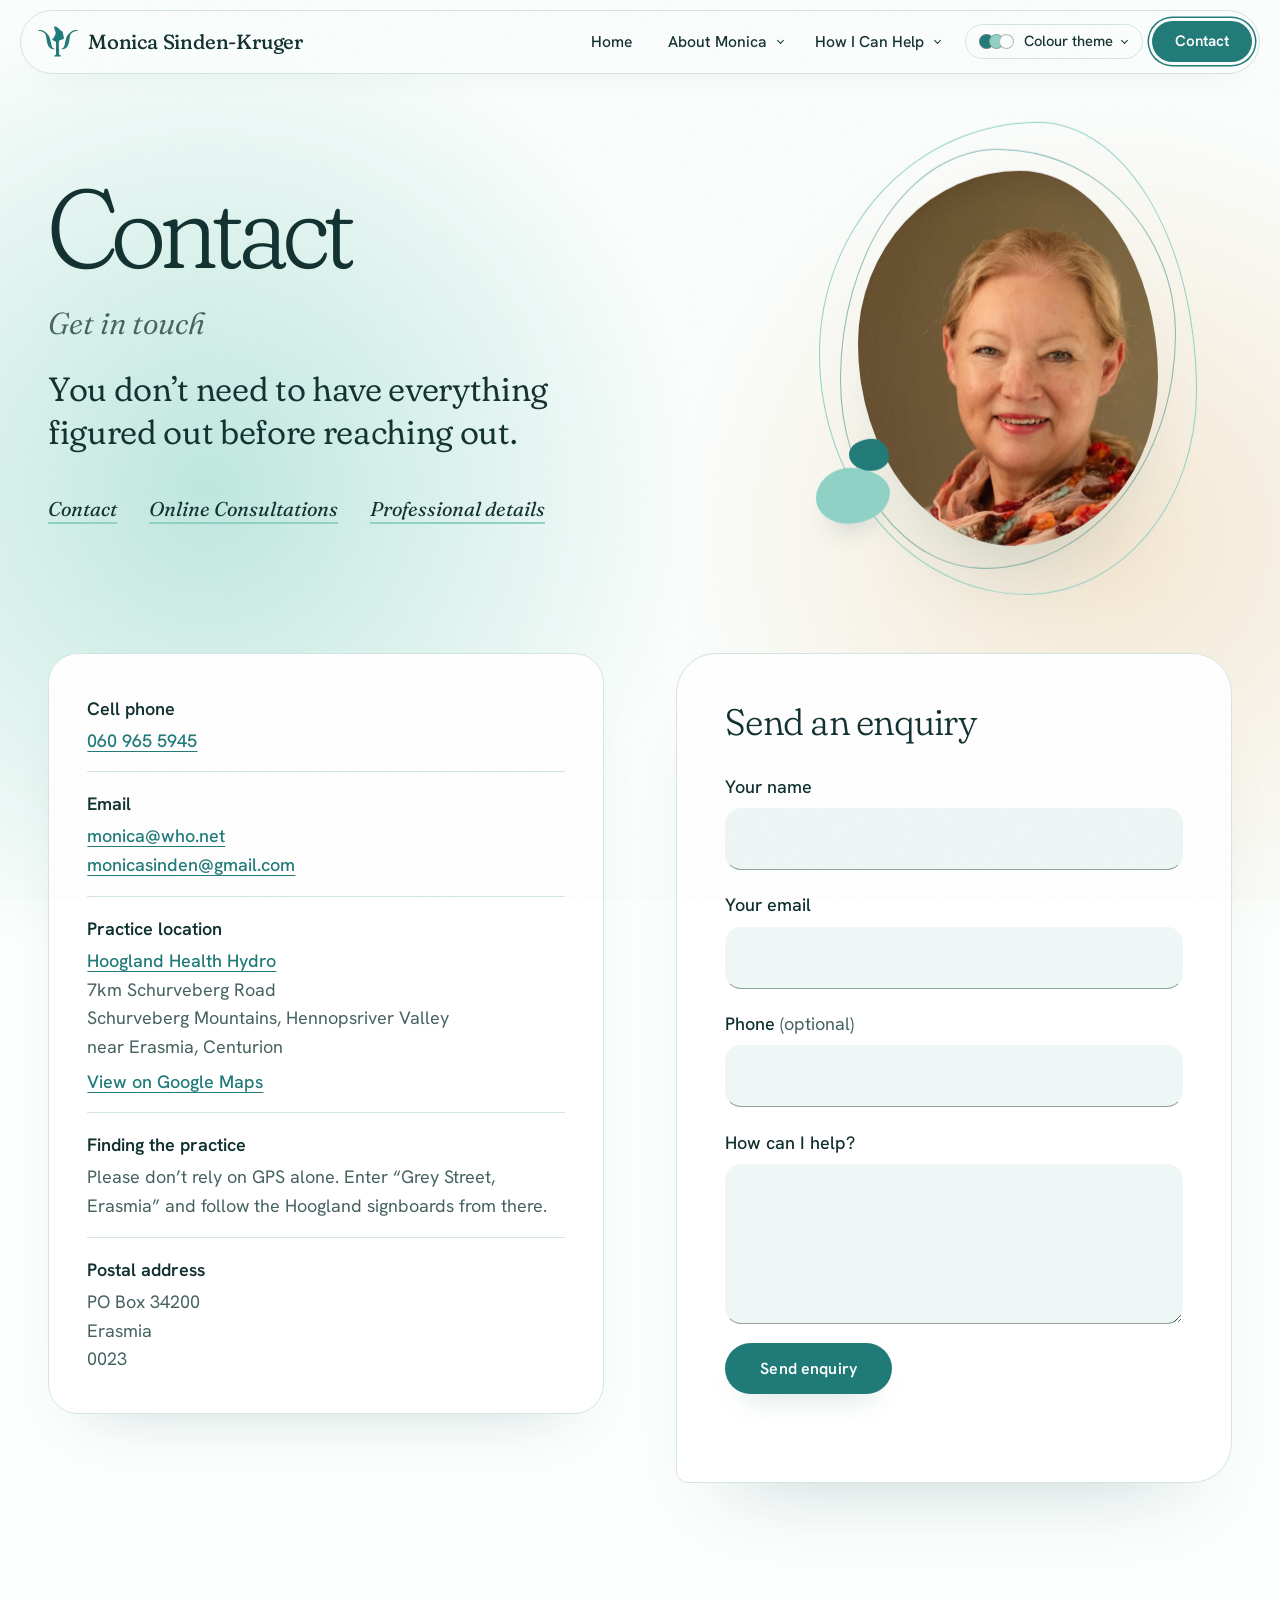
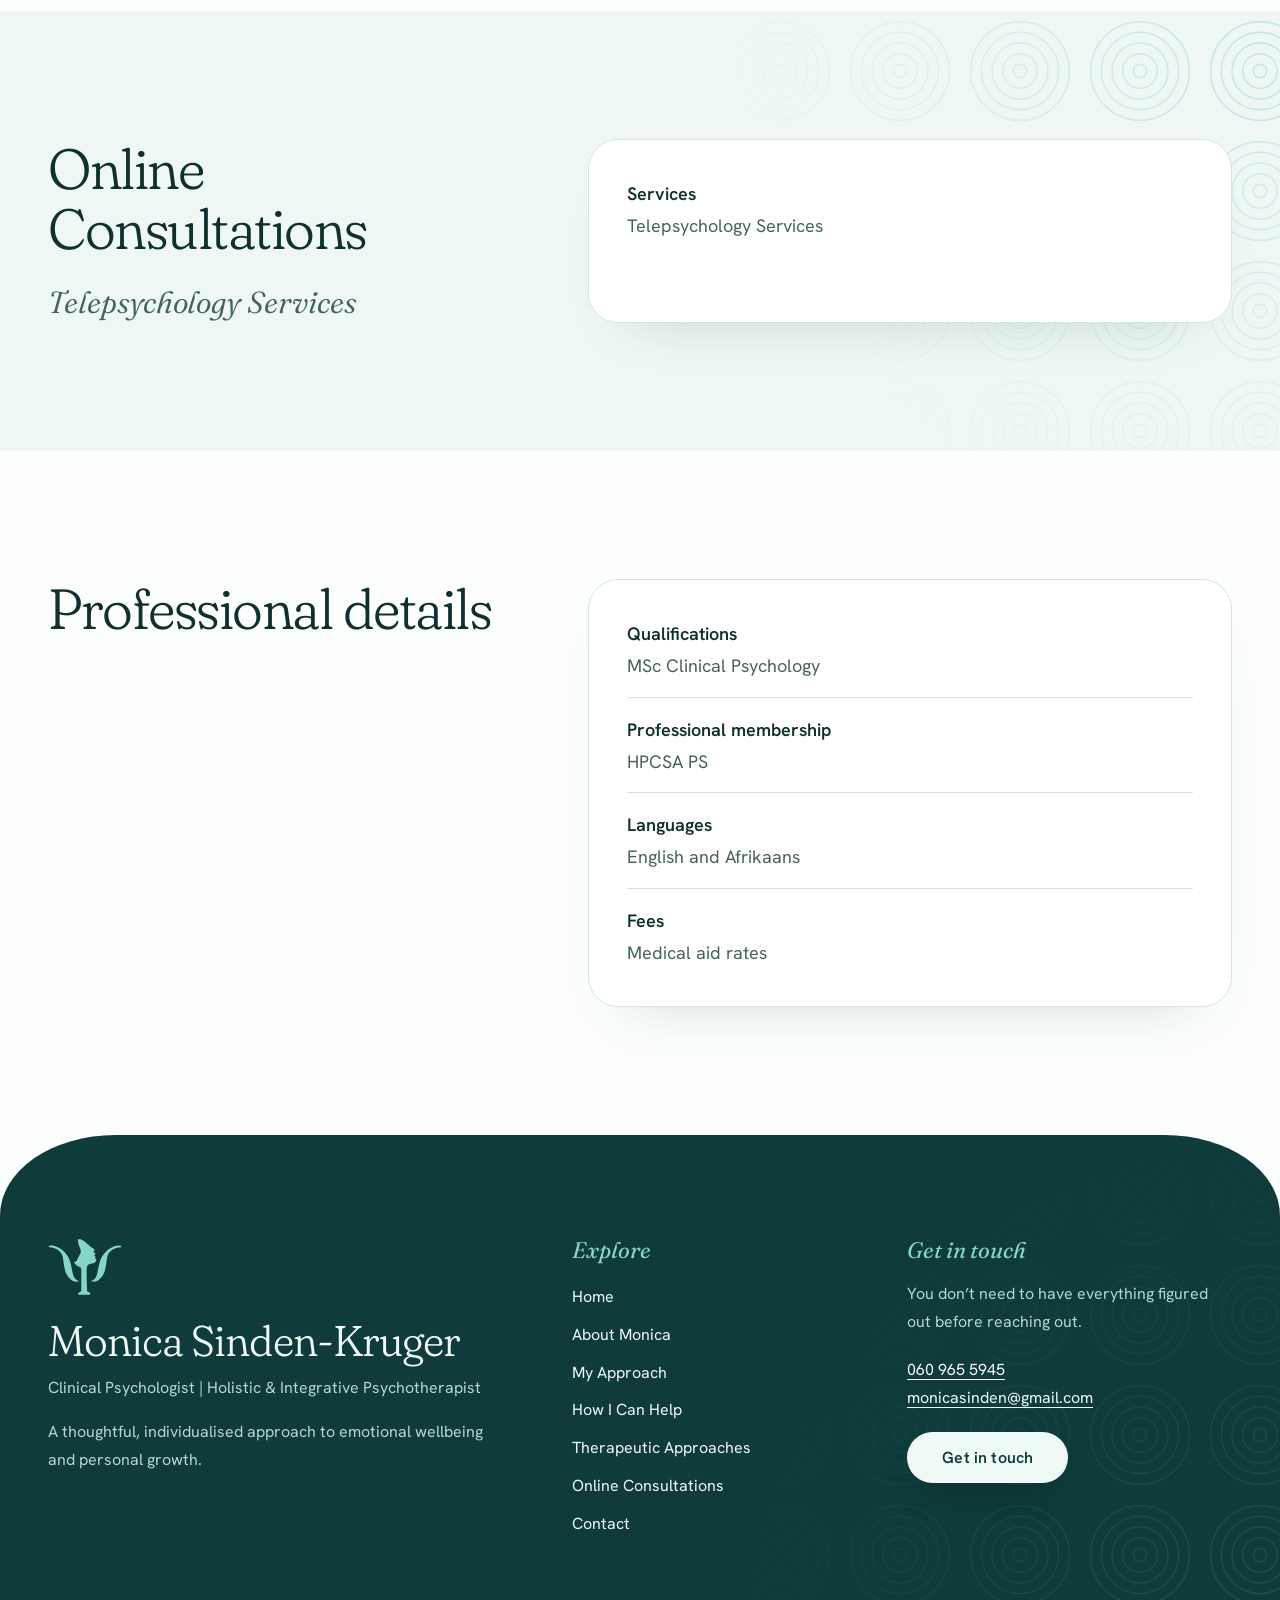
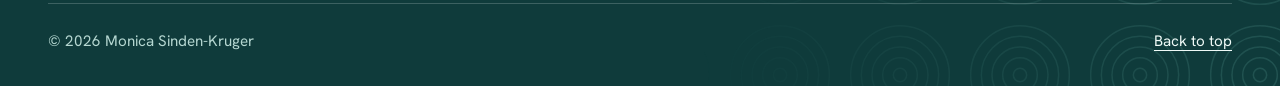
==== commit 1d44256b: "Add files via upload" ====
--- a/contact.html
+++ b/contact.html
@@ -3,8 +3,8 @@
 <head>
 <meta charset="utf-8">
 <meta name="viewport" content="width=device-width, initial-scale=1">
-<title>Contact Monica Sinden-Kruger | Telepsychology, Centurion</title>
-<meta name="description" content="Contact Monica Sinden-Kruger, Clinical Psychologist offering telepsychology services from Rural Centurion. Call, email or send an enquiry.">
+<title>Contact Monica Sinden-Kruger | Centurion, Hennopsriver Valley</title>
+<meta name="description" content="Contact Monica Sinden-Kruger, Clinical Psychologist practising at Hoogland in the Hennopsriver Valley near Centurion. Call, email or send an enquiry.">
 <link rel="canonical" href="https://monicasinden.co.za/contact.html">
 <meta name="robots" content="index, follow, max-image-preview:large">
 <meta name="author" content="Monica Sinden-Kruger">
@@ -13,16 +13,16 @@
 <meta property="og:type" content="website">
 <meta property="og:site_name" content="Monica Sinden-Kruger">
 <meta property="og:locale" content="en_ZA">
-<meta property="og:title" content="Contact Monica Sinden-Kruger | Telepsychology, Centurion">
-<meta property="og:description" content="Contact Monica Sinden-Kruger, Clinical Psychologist offering telepsychology services from Rural Centurion. Call, email or send an enquiry.">
+<meta property="og:title" content="Contact Monica Sinden-Kruger | Centurion, Hennopsriver Valley">
+<meta property="og:description" content="Contact Monica Sinden-Kruger, Clinical Psychologist practising at Hoogland in the Hennopsriver Valley near Centurion. Call, email or send an enquiry.">
 <meta property="og:url" content="https://monicasinden.co.za/contact.html">
 <meta property="og:image" content="https://monicasinden.co.za/images/og-image.jpg">
 <meta property="og:image:width" content="1200">
 <meta property="og:image:height" content="630">
 <meta property="og:image:alt" content="Monica Sinden-Kruger, Clinical Psychologist and Holistic &amp; Integrative Psychotherapist">
 <meta name="twitter:card" content="summary_large_image">
-<meta name="twitter:title" content="Contact Monica Sinden-Kruger | Telepsychology, Centurion">
-<meta name="twitter:description" content="Contact Monica Sinden-Kruger, Clinical Psychologist offering telepsychology services from Rural Centurion. Call, email or send an enquiry.">
+<meta name="twitter:title" content="Contact Monica Sinden-Kruger | Centurion, Hennopsriver Valley">
+<meta name="twitter:description" content="Contact Monica Sinden-Kruger, Clinical Psychologist practising at Hoogland in the Hennopsriver Valley near Centurion. Call, email or send an enquiry.">
 <meta name="twitter:image" content="https://monicasinden.co.za/images/og-image.jpg">
 
 <script type="application/ld+json">
@@ -50,6 +50,17 @@
     "addressCountry": "ZA"
    },
    "areaServed": "Centurion, South Africa",
+   "workLocation": {
+    "@type": "Place",
+    "name": "Hoogland Health Hydro",
+    "url": "https://hoogland.co.za/",
+    "address": {
+     "@type": "PostalAddress",
+     "streetAddress": "7km Schurveberg Road",
+     "addressLocality": "Hennopsriver Valley, near Erasmia, Centurion",
+     "addressCountry": "ZA"
+    }
+   },
    "knowsLanguage": [
     "en",
     "af"
@@ -78,8 +89,8 @@
    "@type": "WebPage",
    "@id": "https://monicasinden.co.za/contact.html#webpage",
    "url": "https://monicasinden.co.za/contact.html",
-   "name": "Contact Monica Sinden-Kruger | Telepsychology, Centurion",
-   "description": "Contact Monica Sinden-Kruger, Clinical Psychologist offering telepsychology services from Rural Centurion. Call, email or send an enquiry.",
+   "name": "Contact Monica Sinden-Kruger | Centurion, Hennopsriver Valley",
+   "description": "Contact Monica Sinden-Kruger, Clinical Psychologist practising at Hoogland in the Hennopsriver Valley near Centurion. Call, email or send an enquiry.",
    "isPartOf": {
     "@id": "https://monicasinden.co.za/#website"
    },
@@ -240,6 +251,8 @@
           <dl class="ph-list">
             <div class="ph-item"><dt>Cell phone</dt><dd><a href="tel:+27609655945">060 965 5945</a></dd></div>
             <div class="ph-item"><dt>Email</dt><dd><a href="mailto:monica@who.net">monica@who.net</a><br><a href="mailto:monicasinden@gmail.com">monicasinden@gmail.com</a></dd></div>
+            <div class="ph-item"><dt>Practice location</dt><dd><a href="https://hoogland.co.za/" target="_blank" rel="noopener">Hoogland Health Hydro</a><br>7km Schurveberg Road<br>Schurveberg Mountains, Hennopsriver Valley<br>near Erasmia, Centurion<br><a class="dd-link" href="https://www.google.com/maps/search/?api=1&amp;query=Hoogland+Health+Hydro+Erasmia" target="_blank" rel="noopener">View on Google Maps</a></dd></div>
+            <div class="ph-item"><dt>Finding the practice</dt><dd>Please don’t rely on GPS alone. Enter “Grey Street, Erasmia” and follow the Hoogland signboards from there.</dd></div>
             <div class="ph-item"><dt>Postal address</dt><dd>PO Box 34200<br>Erasmia<br>0023</dd></div>
           </dl>
         </div>
@@ -282,7 +295,6 @@
       <div class="ph-box info">
         <dl class="ph-list">
           <div class="ph-item"><dt>Services</dt><dd>Telepsychology Services</dd></div>
-          <div class="ph-item"><dt>Location</dt><dd>Rural Centurion</dd></div>
         </dl>
       </div>
     </div>
--- a/css/styles.css
+++ b/css/styles.css
@@ -768,6 +768,7 @@
 .ph-item:last-child { border-bottom: 0; padding-bottom: 0; }
 .ph-item dt { font-weight: 600; }
 .ph-item dd { margin: .15rem 0 0; color: var(--muted); }
+.ph-item dd .dd-link { display: inline-block; margin-top: .35rem; }
 .ph-item dd a { color: var(--link); font-weight: 500; text-underline-offset: 4px; }
 .ph-intro { color: var(--muted); }
 .footer-contact a { color: var(--on-deep); text-underline-offset: 4px; }
